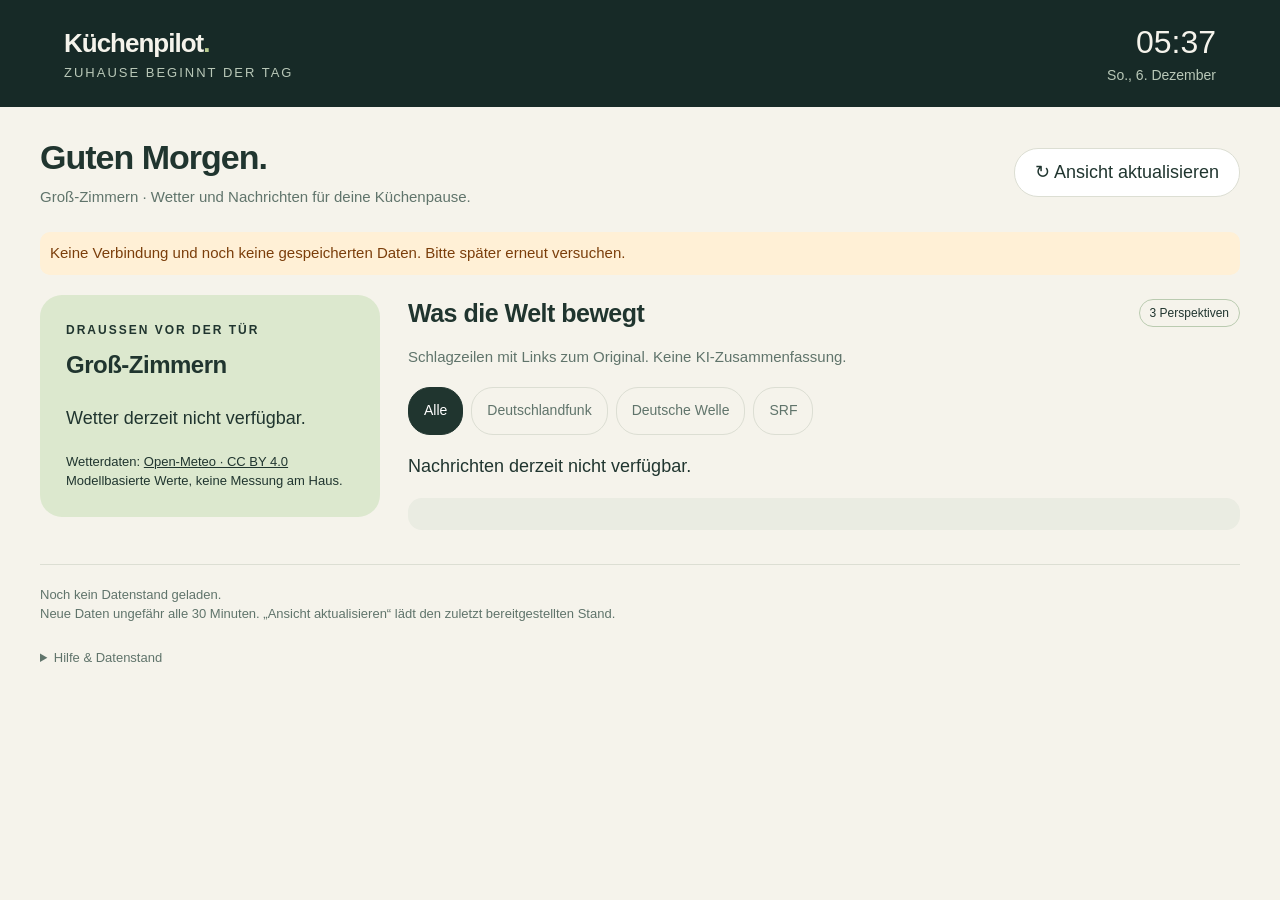
==== index.html @ 674ce20a "Neue Küchenpilot-Grundlage mit Wetter und drei Nachrichtenquellen" ====
<!doctype html>
<html lang="de">
<head>
<meta charset="utf-8"><meta name="viewport" content="width=device-width,initial-scale=1">
<meta name="theme-color" content="#172a27"><meta name="apple-mobile-web-app-capable" content="yes">
<meta name="apple-mobile-web-app-title" content="Küchenpilot">
<title>Küchenpilot · Dein Tag im Blick</title>
<style>
:root{color-scheme:light;--ink:#20352f;--muted:#60746b;--paper:#f5f3eb;--line:#dcded3;--green:#315f49}
*{box-sizing:border-box}body{margin:0;background:var(--paper);color:var(--ink);font:18px/1.5 -apple-system,BlinkMacSystemFont,"Segoe UI",sans-serif}button,a{-webkit-tap-highlight-color:transparent}button{font:inherit;cursor:pointer;min-height:48px}button:focus,a:focus{outline:3px solid #b67721;outline-offset:4px}a{color:inherit}header{background:#172a27;color:#f5f3eb;padding:24px 5vw;display:flex;align-items:center;justify-content:space-between}header strong{font-size:26px;letter-spacing:-1px}header small{display:block;color:#b9c8b8;font-size:13px;letter-spacing:2px;text-transform:uppercase}.clock{font-size:32px;font-variant-numeric:tabular-nums;text-align:right;line-height:1.15}.clock small{letter-spacing:0;font-size:14px;margin-top:6px;text-transform:none}main{max-width:1320px;margin:auto;padding:30px 5vw 48px}.intro{display:flex;justify-content:space-between;align-items:center;margin-bottom:24px;gap:18px}h1{font-size:34px;line-height:1.2;margin:0 0 8px;letter-spacing:-1px}p{margin:0}.muted{color:var(--muted);font-size:15px}.refresh{border:1px solid var(--line);border-radius:24px;padding:10px 20px;background:#fff;color:var(--ink);white-space:nowrap}.refresh:disabled{opacity:.6}.layout{display:grid;grid-template-columns:300px minmax(0,1fr);gap:28px}.weather{background:#dce8ce;border-radius:22px;padding:26px;align-self:start}.eyebrow{font-size:12px;letter-spacing:2px;text-transform:uppercase;font-weight:700}.place{font-size:24px;margin:8px 0 22px}.temp{font-size:76px;letter-spacing:-5px;line-height:1.1}.condition{font-size:21px;margin:8px 0}.weather-details{border-top:1px solid #bacbb0;margin-top:20px;padding-top:16px;font-size:16px}.weather-details p{margin:7px 0}.forecast{margin-top:20px}.forecast-row{display:flex;justify-content:space-between;border-top:1px solid #bacbb0;padding:12px 0;font-size:15px}.status{font-size:13px;margin-top:14px;line-height:1.5}.warn{color:#7b3e0b;background:#fff0d6;border-radius:10px;padding:10px}.status a{display:inline-block;margin-top:6px}.news-head{display:flex;align-items:center;justify-content:space-between;margin-bottom:14px}h2{font-size:25px;margin:0;letter-spacing:-.5px}.tag{font-size:12px;border:1px solid #bacbb0;border-radius:20px;padding:4px 10px}.filters{display:flex;flex-wrap:wrap;gap:8px;margin:18px 0}.filter{background:transparent;color:var(--muted);border:1px solid var(--line);border-radius:22px;padding:6px 15px;font-size:14px}.filter[aria-pressed=true]{background:var(--ink);color:white;border-color:var(--ink)}.article{padding:19px 0;border-top:1px solid var(--line);display:flex;gap:18px}.number{font:italic 24px Georgia,serif;color:#8b9988;min-width:25px}.article a{font-size:20px;line-height:1.35;text-decoration:none;display:block}.article a:hover{text-decoration:underline}.meta{font-size:12px;color:var(--muted);margin-bottom:7px}.source-name{font-weight:700;text-transform:uppercase;letter-spacing:1px}.article .warn{margin-top:8px;font-size:13px}.source-status{font-size:14px;background:#eaece2;padding:16px 20px;border-radius:14px;margin-top:18px}.source-status div{padding:5px 0}footer{margin-top:34px;padding-top:20px;border-top:1px solid var(--line);font-size:13px;color:var(--muted)}footer a{margin-right:16px}.notice{margin:0 0 20px;font-size:15px}.empty{padding:24px 0}.support{margin-top:14px}.support summary{cursor:pointer;min-height:44px;padding:10px 0}.support p{margin-bottom:10px}.support a{display:inline-block;min-height:44px;padding:9px 0}noscript{display:block;padding:20px;background:#fff0d6}
@media(min-width:1200px){main{padding-left:40px;padding-right:40px}.layout{grid-template-columns:340px minmax(0,1fr)}.temp{font-size:88px}}
@media(max-width:760px){header{padding:20px 6vw}header strong{font-size:23px}.clock{font-size:26px}main{padding:24px 6vw}.layout{grid-template-columns:1fr}.intro{align-items:flex-start;flex-wrap:wrap}h1{font-size:30px}.weather{padding:24px}.place{margin-bottom:12px}.temp{font-size:68px}.article a{font-size:19px}}
</style>
</head>
<body>
<header><div><strong>Küchenpilot<span style="color:#bacd91">.</span></strong><small>Zuhause beginnt der Tag</small></div><div class="clock"><span id="clock">--:--</span><small id="date"></small></div></header>
<main>
<div class="intro"><div><h1 id="greeting">Dein Tag im Blick.</h1><p class="muted">Groß-Zimmern · Wetter und Nachrichten für deine Küchenpause.</p></div><button class="refresh" id="refresh">↻ Ansicht aktualisieren</button></div>
<noscript>Bitte aktiviere JavaScript in Safari, um Wetter und Nachrichten anzuzeigen.</noscript>
<p id="connection" class="notice" role="status" aria-live="polite">Daten werden geladen …</p>
<div class="layout">
<aside class="weather" aria-label="Wetter Groß-Zimmern"><div class="eyebrow">Draußen vor der Tür</div><h2 class="place">Groß-Zimmern</h2><div id="weather-content"><div class="temp">—°</div><p>Wetter wird geladen …</p></div><div id="weather-status" class="status"></div><div class="status">Wetterdaten: <a href="https://open-meteo.com/" target="_blank" rel="noopener noreferrer">Open-Meteo · CC BY 4.0</a><br>Modellbasierte Werte, keine Messung am Haus.</div></aside>
<section aria-labelledby="news-title"><div class="news-head"><h2 id="news-title">Was die Welt bewegt</h2><span class="tag">3 Perspektiven</span></div><p class="muted">Schlagzeilen mit Links zum Original. Keine KI-Zusammenfassung.</p><div class="filters" aria-label="Nachrichtenquelle"><button class="filter" data-source="all" aria-pressed="true">Alle</button><button class="filter" data-source="dlf" aria-pressed="false">Deutschlandfunk</button><button class="filter" data-source="dw" aria-pressed="false">Deutsche Welle</button><button class="filter" data-source="srf" aria-pressed="false">SRF</button></div><div id="news"><p class="empty">Nachrichten werden geladen …</p></div><div class="source-status" id="sources" aria-label="Abrufstatus der Quellen"></div></section>
</div>
<footer><p id="generated">Noch kein Datenstand geladen.</p><p>Neue Daten ungefähr alle 30 Minuten. „Ansicht aktualisieren“ lädt den zuletzt bereitgestellten Stand.</p><details class="support"><summary>Hilfe &amp; Datenstand</summary><p>Bei Verbindungsproblemen bleiben die zuletzt geladenen Daten sichtbar. Gelbe Hinweise kennzeichnen fehlende oder veraltete Daten.</p><p>GitHub kann geplante Abrufe verzögern und nach 60 Tagen ohne Repository-Aktivität deaktivieren. Der Eigentümer kann den Abruf unter Actions manuell starten oder wieder aktivieren.</p><a href="https://github.com/baumartens/kuechenpilot/actions" target="_blank" rel="noopener noreferrer">Automatische Abrufe auf GitHub</a><a href="https://github.com/baumartens/kuechenpilot" target="_blank" rel="noopener noreferrer">Projekt &amp; Quellcode</a><p>Neue Grundlage: Müllkalender, Radio und Rezepte sind noch nicht integriert. Auf dem iPad 5 ist ein Gerätetest erforderlich.</p></details></footer>
</main>
<script>
(function(){
'use strict';
var data=null, selected='all', loading=false, names={dlf:'Deutschlandfunk',dw:'Deutsche Welle',srf:'SRF International'};
function el(id){return document.getElementById(id);}
function text(id,value){el(id).textContent=value;}
function node(tag,value,cls){var n=document.createElement(tag);if(value!==undefined)n.textContent=value;if(cls)n.className=cls;return n;}
function date(value){if(!value)return 'noch kein erfolgreicher Abruf';var d=new Date(value);return isNaN(d.getTime())?'unbekannter Zeitpunkt':d.toLocaleString('de-DE',{timeZone:'Europe/Berlin',day:'2-digit',month:'2-digit',hour:'2-digit',minute:'2-digit'});}
function age(value){return value?(Date.now()-new Date(value).getTime())/3600000:Infinity;}
function stale(entry){return !entry||!entry.ok||age(entry.fetchedAt)>2;}
function condition(code){if(code===0)return 'Klarer Himmel';if(code<=3)return ['','Überwiegend klar','Teilweise bewölkt','Bedeckt'][code];if(code<=48)return 'Nebel';if(code<=57)return 'Nieselregen';if(code<=67)return 'Regen';if(code<=77)return 'Schnee';if(code<=82)return 'Regenschauer';if(code<=86)return 'Schneeschauer';return 'Gewitter';}
function degrees(n){return typeof n==='number'?Math.round(n)+'°':'—';}
function renderWeather(){var w=data.weather||{}, box=el('weather-content');box.textContent='';if(w.value&&w.value.current){var c=w.value.current;box.appendChild(node('div',degrees(c.temperature_2m),'temp'));box.appendChild(node('p',condition(c.weather_code),'condition'));var details=node('div',undefined,'weather-details');details.appendChild(node('p','Gefühlt '+degrees(c.apparent_temperature)));details.appendChild(node('p','Wind '+Math.round(c.wind_speed_10m)+' km/h'));box.appendChild(details);var daily=w.value.daily;if(daily&&daily.time){var forecast=node('div',undefined,'forecast');for(var i=0;i<daily.time.length;i++){var row=node('div',undefined,'forecast-row');row.appendChild(node('span',new Date(daily.time[i]*1000).toLocaleDateString('de-DE',{timeZone:'Europe/Berlin',weekday:'short',day:'2-digit',month:'2-digit'})));row.appendChild(node('span',degrees(daily.temperature_2m_min[i])+' / '+degrees(daily.temperature_2m_max[i])+' · '+(daily.precipitation_probability_max[i]===null?'—':daily.precipitation_probability_max[i]+' %')));forecast.appendChild(row);}box.appendChild(forecast);box.appendChild(node('p','Tiefst- / Höchstwert · Regenwahrscheinlichkeit','muted'));}var outdated=stale(w)||age(new Date(c.time*1000).toISOString())>3;text('weather-status',(outdated?'Achtung: Wetterdaten sind veraltet oder der letzte Abruf ist fehlgeschlagen. ':'')+'Wetterzeitpunkt: '+date(c.time*1000)+' · abgerufen: '+date(w.fetchedAt));el('weather-status').className='status'+(outdated?' warn':'');}else{box.appendChild(node('div','—°','temp'));box.appendChild(node('p','Noch keine Wetterdaten verfügbar.'));text('weather-status','Der nächste automatische Abruf versucht es erneut.');el('weather-status').className='status warn';}}
function renderNews(){var list=[], keys=['dlf','dw','srf'], i,j;el('sources').textContent='';for(i=0;i<keys.length;i++){var key=keys[i], entry=data[key]||{}, status=node('div',names[key]+': '+(stale(entry)?'Abruf fehlt, ist veraltet oder fehlgeschlagen. ':'Abruf erfolgreich. ')+'Stand '+date(entry.fetchedAt));if(stale(entry))status.className='warn';el('sources').appendChild(status);}for(j=0;j<8;j++){for(i=0;i<keys.length;i++){var k=keys[i], e=data[k]||{};if((selected==='all'||selected===k)&&e.value&&e.value[j])list.push({item:e.value[j],key:k,entry:e});}}var box=el('news');box.textContent='';if(!list.length){box.appendChild(node('p','Noch keine Meldungen verfügbar. Der nächste automatische Abruf versucht es erneut.','empty'));return;}var limit=selected==='all'?12:8;for(i=0;i<Math.min(list.length,limit);i++){var item=list[i].item, article=node('article',undefined,'article'), body=node('div'), meta=node('div',undefined,'meta');article.appendChild(node('span',('0'+(i+1)).slice(-2),'number'));meta.appendChild(node('span',names[list[i].key],'source-name'));meta.appendChild(document.createTextNode(' · '+(item.publishedAt?date(item.publishedAt):'Zeit nicht angegeben')));body.appendChild(meta);var link=node('a',item.title);if(/^https:\/\//i.test(item.url)){link.href=item.url;link.target='_blank';link.rel='noopener noreferrer';}body.appendChild(link);if(stale(list[i].entry))body.appendChild(node('p','Letzter verfügbarer Stand · Quelle derzeit nicht aktuell','warn'));article.appendChild(body);box.appendChild(article);}}
function render(){if(!data)return;renderWeather();renderNews();text('generated','Bereitgestellt: '+date(data.generatedAt)+' Uhr (Berlin).');}
function load(){if(loading)return;loading=true;el('refresh').disabled=true;text('connection','Datenstand wird geladen …');var request=new XMLHttpRequest();request.open('GET','data.json?t='+Date.now(),true);request.timeout=15000;function fail(){loading=false;el('refresh').disabled=false;text('connection',data?'Verbindung fehlgeschlagen. Letzter gespeicherter Stand wird angezeigt.':'Keine Verbindung und noch keine gespeicherten Daten. Bitte später erneut versuchen.');el('connection').className='notice warn';if(!data){text('weather-content','Wetter derzeit nicht verfügbar.');text('news','Nachrichten derzeit nicht verfügbar.');}render();}request.onload=function(){if(request.status!==200){fail();return;}try{var next=JSON.parse(request.responseText);if(next.schema!==1||!next.generatedAt)throw new Error('schema');data=next;try{localStorage.setItem('kuechenpilot-v1',JSON.stringify(data));}catch(ignore){}render();loading=false;el('refresh').disabled=false;text('connection',age(data.generatedAt)>2?'Der bereitgestellte Datenstand ist älter als zwei Stunden. Siehe Abrufstatus unten.':'Ansicht geladen · Datenstand '+date(data.generatedAt)+' Uhr');el('connection').className='notice'+(age(data.generatedAt)>2?' warn':' muted');}catch(error){fail();}};request.onerror=fail;request.ontimeout=fail;request.send();}
function tick(){var now=new Date();text('clock',now.toLocaleTimeString('de-DE',{timeZone:'Europe/Berlin',hour:'2-digit',minute:'2-digit'}));text('date',now.toLocaleDateString('de-DE',{timeZone:'Europe/Berlin',weekday:'short',day:'numeric',month:'long'}));var hour=Number(now.toLocaleTimeString('en-GB',{timeZone:'Europe/Berlin',hour:'2-digit',hour12:false}));text('greeting',hour<11?'Guten Morgen.':hour<18?'Eine gute Pause.':'Guten Abend.');}
var buttons=document.querySelectorAll('.filter');for(var i=0;i<buttons.length;i++){buttons[i].addEventListener('click',function(){selected=this.getAttribute('data-source');for(var j=0;j<buttons.length;j++)buttons[j].setAttribute('aria-pressed',buttons[j]===this?'true':'false');if(data)renderNews();});}
el('refresh').addEventListener('click',load);document.addEventListener('visibilitychange',function(){if(!document.hidden){tick();load();}});window.addEventListener('online',load);
try{var stored=JSON.parse(localStorage.getItem('kuechenpilot-v1'));if(stored&&stored.schema===1){data=stored;render();}}catch(ignore){}
tick();load();setInterval(tick,30000);setInterval(function(){render();},60000);setInterval(function(){if(!document.hidden)load();},300000);
})();
</script>
</body></html>
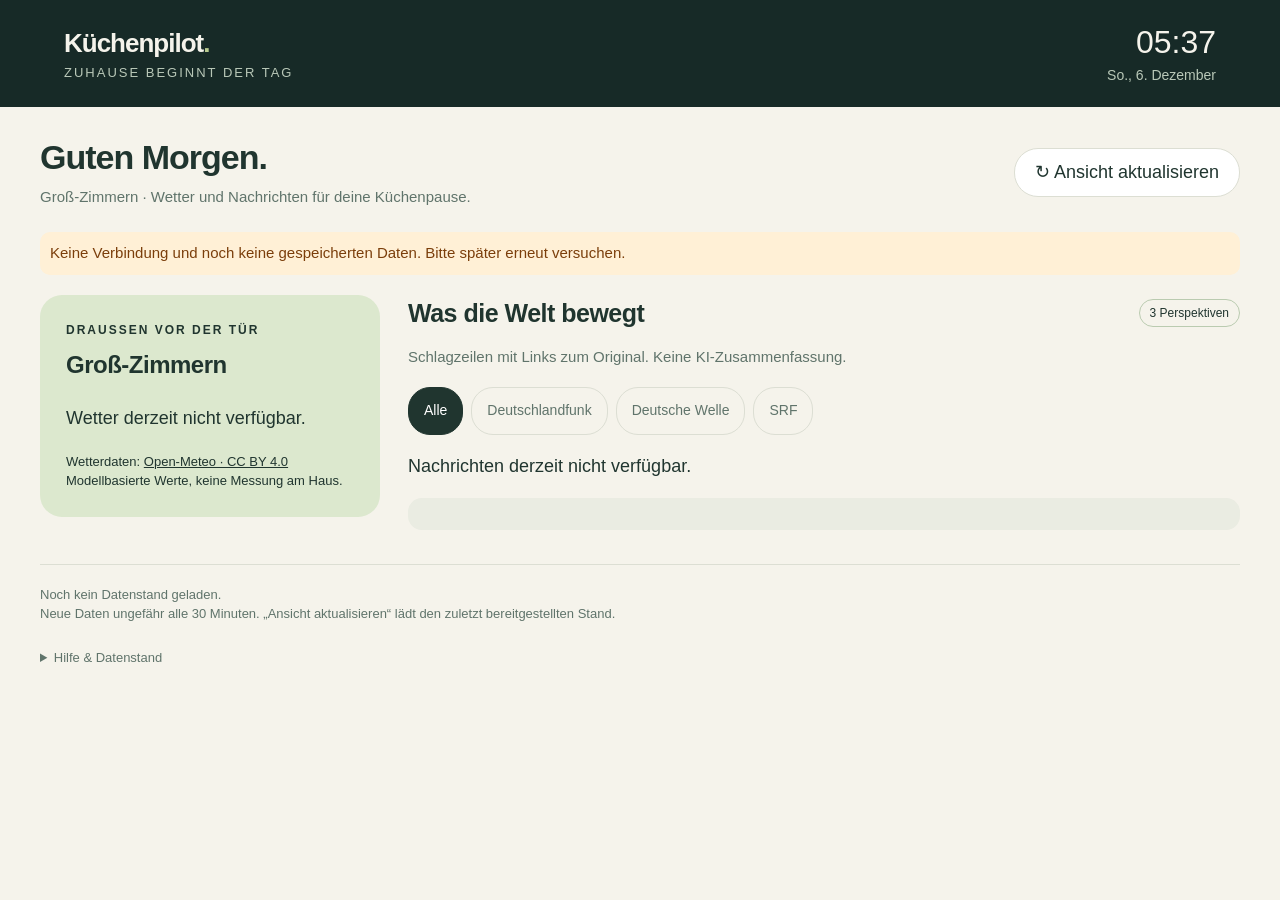
==== commit b02c6c76: "Nachrichtenanzeige auf maximal drei Meldungen begrenzen" ====
--- a/index.html
+++ b/index.html
@@ -37,7 +37,7 @@
 function condition(code){if(code===0)return 'Klarer Himmel';if(code<=3)return ['','Überwiegend klar','Teilweise bewölkt','Bedeckt'][code];if(code<=48)return 'Nebel';if(code<=57)return 'Nieselregen';if(code<=67)return 'Regen';if(code<=77)return 'Schnee';if(code<=82)return 'Regenschauer';if(code<=86)return 'Schneeschauer';return 'Gewitter';}
 function degrees(n){return typeof n==='number'?Math.round(n)+'°':'—';}
 function renderWeather(){var w=data.weather||{}, box=el('weather-content');box.textContent='';if(w.value&&w.value.current){var c=w.value.current;box.appendChild(node('div',degrees(c.temperature_2m),'temp'));box.appendChild(node('p',condition(c.weather_code),'condition'));var details=node('div',undefined,'weather-details');details.appendChild(node('p','Gefühlt '+degrees(c.apparent_temperature)));details.appendChild(node('p','Wind '+Math.round(c.wind_speed_10m)+' km/h'));box.appendChild(details);var daily=w.value.daily;if(daily&&daily.time){var forecast=node('div',undefined,'forecast');for(var i=0;i<daily.time.length;i++){var row=node('div',undefined,'forecast-row');row.appendChild(node('span',new Date(daily.time[i]*1000).toLocaleDateString('de-DE',{timeZone:'Europe/Berlin',weekday:'short',day:'2-digit',month:'2-digit'})));row.appendChild(node('span',degrees(daily.temperature_2m_min[i])+' / '+degrees(daily.temperature_2m_max[i])+' · '+(daily.precipitation_probability_max[i]===null?'—':daily.precipitation_probability_max[i]+' %')));forecast.appendChild(row);}box.appendChild(forecast);box.appendChild(node('p','Tiefst- / Höchstwert · Regenwahrscheinlichkeit','muted'));}var outdated=stale(w)||age(new Date(c.time*1000).toISOString())>3;text('weather-status',(outdated?'Achtung: Wetterdaten sind veraltet oder der letzte Abruf ist fehlgeschlagen. ':'')+'Wetterzeitpunkt: '+date(c.time*1000)+' · abgerufen: '+date(w.fetchedAt));el('weather-status').className='status'+(outdated?' warn':'');}else{box.appendChild(node('div','—°','temp'));box.appendChild(node('p','Noch keine Wetterdaten verfügbar.'));text('weather-status','Der nächste automatische Abruf versucht es erneut.');el('weather-status').className='status warn';}}
-function renderNews(){var list=[], keys=['dlf','dw','srf'], i,j;el('sources').textContent='';for(i=0;i<keys.length;i++){var key=keys[i], entry=data[key]||{}, status=node('div',names[key]+': '+(stale(entry)?'Abruf fehlt, ist veraltet oder fehlgeschlagen. ':'Abruf erfolgreich. ')+'Stand '+date(entry.fetchedAt));if(stale(entry))status.className='warn';el('sources').appendChild(status);}for(j=0;j<8;j++){for(i=0;i<keys.length;i++){var k=keys[i], e=data[k]||{};if((selected==='all'||selected===k)&&e.value&&e.value[j])list.push({item:e.value[j],key:k,entry:e});}}var box=el('news');box.textContent='';if(!list.length){box.appendChild(node('p','Noch keine Meldungen verfügbar. Der nächste automatische Abruf versucht es erneut.','empty'));return;}var limit=selected==='all'?12:8;for(i=0;i<Math.min(list.length,limit);i++){var item=list[i].item, article=node('article',undefined,'article'), body=node('div'), meta=node('div',undefined,'meta');article.appendChild(node('span',('0'+(i+1)).slice(-2),'number'));meta.appendChild(node('span',names[list[i].key],'source-name'));meta.appendChild(document.createTextNode(' · '+(item.publishedAt?date(item.publishedAt):'Zeit nicht angegeben')));body.appendChild(meta);var link=node('a',item.title);if(/^https:\/\//i.test(item.url)){link.href=item.url;link.target='_blank';link.rel='noopener noreferrer';}body.appendChild(link);if(stale(list[i].entry))body.appendChild(node('p','Letzter verfügbarer Stand · Quelle derzeit nicht aktuell','warn'));article.appendChild(body);box.appendChild(article);}}
+function renderNews(){var list=[], keys=['dlf','dw','srf'], i,j;el('sources').textContent='';for(i=0;i<keys.length;i++){var key=keys[i], entry=data[key]||{}, status=node('div',names[key]+': '+(stale(entry)?'Abruf fehlt, ist veraltet oder fehlgeschlagen. ':'Abruf erfolgreich. ')+'Stand '+date(entry.fetchedAt));if(stale(entry))status.className='warn';el('sources').appendChild(status);}for(j=0;j<8;j++){for(i=0;i<keys.length;i++){var k=keys[i], e=data[k]||{};if((selected==='all'||selected===k)&&e.value&&e.value[j])list.push({item:e.value[j],key:k,entry:e});}}var box=el('news');box.textContent='';if(!list.length){box.appendChild(node('p','Noch keine Meldungen verfügbar. Der nächste automatische Abruf versucht es erneut.','empty'));return;}var limit=3;for(i=0;i<Math.min(list.length,limit);i++){var item=list[i].item, article=node('article',undefined,'article'), body=node('div'), meta=node('div',undefined,'meta');article.appendChild(node('span',('0'+(i+1)).slice(-2),'number'));meta.appendChild(node('span',names[list[i].key],'source-name'));meta.appendChild(document.createTextNode(' · '+(item.publishedAt?date(item.publishedAt):'Zeit nicht angegeben')));body.appendChild(meta);var link=node('a',item.title);if(/^https:\/\//i.test(item.url)){link.href=item.url;link.target='_blank';link.rel='noopener noreferrer';}body.appendChild(link);if(stale(list[i].entry))body.appendChild(node('p','Letzter verfügbarer Stand · Quelle derzeit nicht aktuell','warn'));article.appendChild(body);box.appendChild(article);}}
 function render(){if(!data)return;renderWeather();renderNews();text('generated','Bereitgestellt: '+date(data.generatedAt)+' Uhr (Berlin).');}
 function load(){if(loading)return;loading=true;el('refresh').disabled=true;text('connection','Datenstand wird geladen …');var request=new XMLHttpRequest();request.open('GET','data.json?t='+Date.now(),true);request.timeout=15000;function fail(){loading=false;el('refresh').disabled=false;text('connection',data?'Verbindung fehlgeschlagen. Letzter gespeicherter Stand wird angezeigt.':'Keine Verbindung und noch keine gespeicherten Daten. Bitte später erneut versuchen.');el('connection').className='notice warn';if(!data){text('weather-content','Wetter derzeit nicht verfügbar.');text('news','Nachrichten derzeit nicht verfügbar.');}render();}request.onload=function(){if(request.status!==200){fail();return;}try{var next=JSON.parse(request.responseText);if(next.schema!==1||!next.generatedAt)throw new Error('schema');data=next;try{localStorage.setItem('kuechenpilot-v1',JSON.stringify(data));}catch(ignore){}render();loading=false;el('refresh').disabled=false;text('connection',age(data.generatedAt)>2?'Der bereitgestellte Datenstand ist älter als zwei Stunden. Siehe Abrufstatus unten.':'Ansicht geladen · Datenstand '+date(data.generatedAt)+' Uhr');el('connection').className='notice'+(age(data.generatedAt)>2?' warn':' muted');}catch(error){fail();}};request.onerror=fail;request.ontimeout=fail;request.send();}
 function tick(){var now=new Date();text('clock',now.toLocaleTimeString('de-DE',{timeZone:'Europe/Berlin',hour:'2-digit',minute:'2-digit'}));text('date',now.toLocaleDateString('de-DE',{timeZone:'Europe/Berlin',weekday:'short',day:'numeric',month:'long'}));var hour=Number(now.toLocaleTimeString('en-GB',{timeZone:'Europe/Berlin',hour:'2-digit',hour12:false}));text('greeting',hour<11?'Guten Morgen.':hour<18?'Eine gute Pause.':'Guten Abend.');}
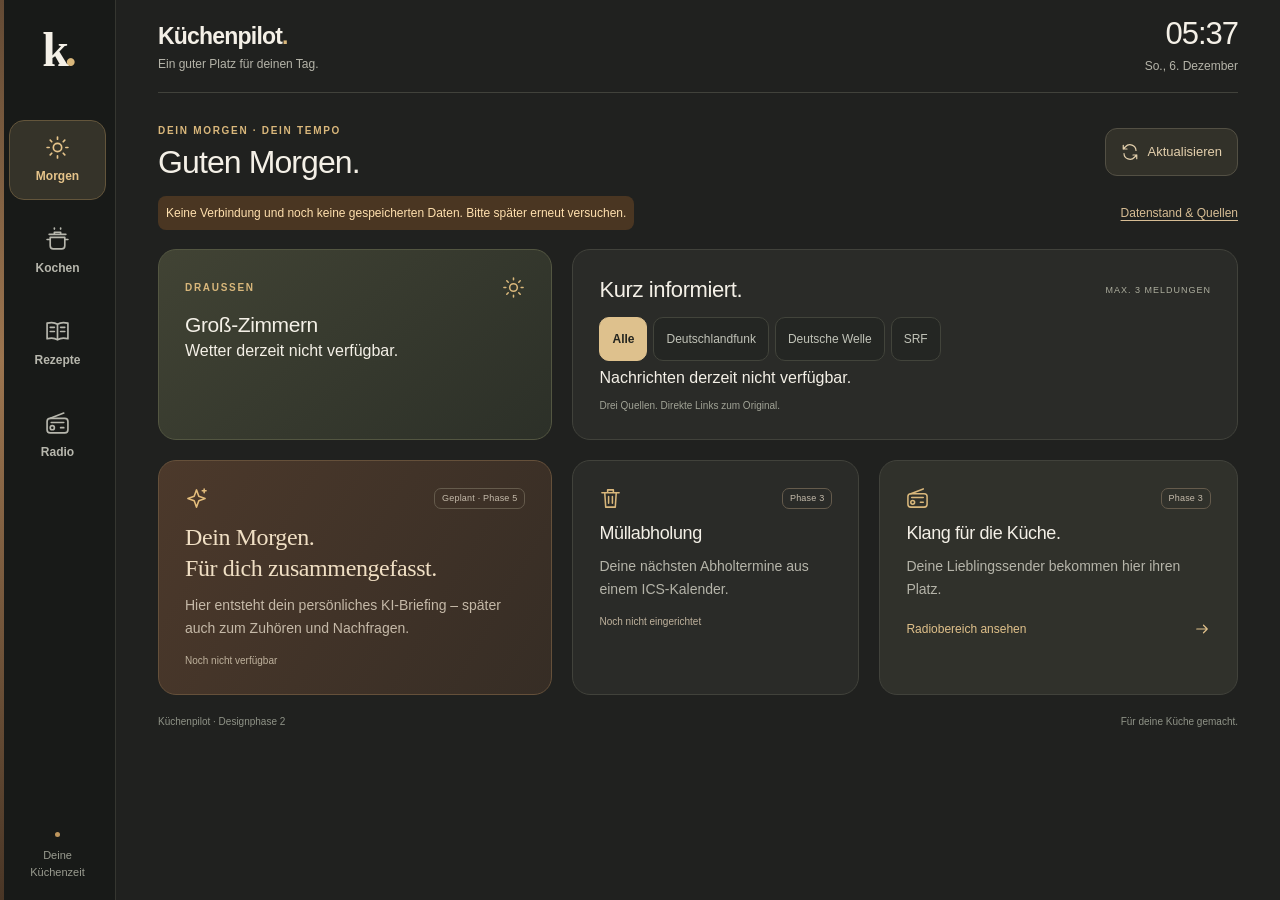
==== commit a90fdd35: "Phase 2: dunkle Tablet-App mit vier Ansichten und vollständiger Roadmap" ====
--- a/index.html
+++ b/index.html
@@ -1,29 +1,84 @@
 <!doctype html>
 <html lang="de">
 <head>
-<meta charset="utf-8"><meta name="viewport" content="width=device-width,initial-scale=1">
-<meta name="theme-color" content="#172a27"><meta name="apple-mobile-web-app-capable" content="yes">
+<meta charset="utf-8">
+<meta name="viewport" content="width=device-width,initial-scale=1,viewport-fit=cover">
+<meta name="theme-color" content="#20211f">
+<meta name="apple-mobile-web-app-capable" content="yes">
+<meta name="apple-mobile-web-app-status-bar-style" content="black-translucent">
 <meta name="apple-mobile-web-app-title" content="Küchenpilot">
-<title>Küchenpilot · Dein Tag im Blick</title>
-<style>
-:root{color-scheme:light;--ink:#20352f;--muted:#60746b;--paper:#f5f3eb;--line:#dcded3;--green:#315f49}
-*{box-sizing:border-box}body{margin:0;background:var(--paper);color:var(--ink);font:18px/1.5 -apple-system,BlinkMacSystemFont,"Segoe UI",sans-serif}button,a{-webkit-tap-highlight-color:transparent}button{font:inherit;cursor:pointer;min-height:48px}button:focus,a:focus{outline:3px solid #b67721;outline-offset:4px}a{color:inherit}header{background:#172a27;color:#f5f3eb;padding:24px 5vw;display:flex;align-items:center;justify-content:space-between}header strong{font-size:26px;letter-spacing:-1px}header small{display:block;color:#b9c8b8;font-size:13px;letter-spacing:2px;text-transform:uppercase}.clock{font-size:32px;font-variant-numeric:tabular-nums;text-align:right;line-height:1.15}.clock small{letter-spacing:0;font-size:14px;margin-top:6px;text-transform:none}main{max-width:1320px;margin:auto;padding:30px 5vw 48px}.intro{display:flex;justify-content:space-between;align-items:center;margin-bottom:24px;gap:18px}h1{font-size:34px;line-height:1.2;margin:0 0 8px;letter-spacing:-1px}p{margin:0}.muted{color:var(--muted);font-size:15px}.refresh{border:1px solid var(--line);border-radius:24px;padding:10px 20px;background:#fff;color:var(--ink);white-space:nowrap}.refresh:disabled{opacity:.6}.layout{display:grid;grid-template-columns:300px minmax(0,1fr);gap:28px}.weather{background:#dce8ce;border-radius:22px;padding:26px;align-self:start}.eyebrow{font-size:12px;letter-spacing:2px;text-transform:uppercase;font-weight:700}.place{font-size:24px;margin:8px 0 22px}.temp{font-size:76px;letter-spacing:-5px;line-height:1.1}.condition{font-size:21px;margin:8px 0}.weather-details{border-top:1px solid #bacbb0;margin-top:20px;padding-top:16px;font-size:16px}.weather-details p{margin:7px 0}.forecast{margin-top:20px}.forecast-row{display:flex;justify-content:space-between;border-top:1px solid #bacbb0;padding:12px 0;font-size:15px}.status{font-size:13px;margin-top:14px;line-height:1.5}.warn{color:#7b3e0b;background:#fff0d6;border-radius:10px;padding:10px}.status a{display:inline-block;margin-top:6px}.news-head{display:flex;align-items:center;justify-content:space-between;margin-bottom:14px}h2{font-size:25px;margin:0;letter-spacing:-.5px}.tag{font-size:12px;border:1px solid #bacbb0;border-radius:20px;padding:4px 10px}.filters{display:flex;flex-wrap:wrap;gap:8px;margin:18px 0}.filter{background:transparent;color:var(--muted);border:1px solid var(--line);border-radius:22px;padding:6px 15px;font-size:14px}.filter[aria-pressed=true]{background:var(--ink);color:white;border-color:var(--ink)}.article{padding:19px 0;border-top:1px solid var(--line);display:flex;gap:18px}.number{font:italic 24px Georgia,serif;color:#8b9988;min-width:25px}.article a{font-size:20px;line-height:1.35;text-decoration:none;display:block}.article a:hover{text-decoration:underline}.meta{font-size:12px;color:var(--muted);margin-bottom:7px}.source-name{font-weight:700;text-transform:uppercase;letter-spacing:1px}.article .warn{margin-top:8px;font-size:13px}.source-status{font-size:14px;background:#eaece2;padding:16px 20px;border-radius:14px;margin-top:18px}.source-status div{padding:5px 0}footer{margin-top:34px;padding-top:20px;border-top:1px solid var(--line);font-size:13px;color:var(--muted)}footer a{margin-right:16px}.notice{margin:0 0 20px;font-size:15px}.empty{padding:24px 0}.support{margin-top:14px}.support summary{cursor:pointer;min-height:44px;padding:10px 0}.support p{margin-bottom:10px}.support a{display:inline-block;min-height:44px;padding:9px 0}noscript{display:block;padding:20px;background:#fff0d6}
-@media(min-width:1200px){main{padding-left:40px;padding-right:40px}.layout{grid-template-columns:340px minmax(0,1fr)}.temp{font-size:88px}}
-@media(max-width:760px){header{padding:20px 6vw}header strong{font-size:23px}.clock{font-size:26px}main{padding:24px 6vw}.layout{grid-template-columns:1fr}.intro{align-items:flex-start;flex-wrap:wrap}h1{font-size:30px}.weather{padding:24px}.place{margin-bottom:12px}.temp{font-size:68px}.article a{font-size:19px}}
+<title>Küchenpilot · Morgen</title>
+<style>:root{color-scheme:dark;--bg:#20211f;--surface:#2a2b28;--surface2:#30312d;--text:#f4f0e7;--muted:#b5b4a9;--gold:#d9b77b;--line:#41423b;--rail:100px}
+*{box-sizing:border-box}html,body{margin:0;height:100%;background:var(--bg);color:var(--text);font:16px/1.5 -apple-system,BlinkMacSystemFont,"Segoe UI",sans-serif}body{overflow:hidden}button,a{-webkit-tap-highlight-color:transparent;touch-action:manipulation}button{font:inherit;cursor:pointer}a{color:inherit}button:focus-visible,a:focus-visible,summary:focus-visible{outline:3px solid var(--gold);outline-offset:4px}button:disabled{cursor:wait;opacity:.6}[hidden]{display:none!important}.symbols{position:absolute;width:0;height:0;overflow:hidden}.icon{width:24px;height:24px;fill:none;stroke:currentColor;stroke-width:1.6;stroke-linecap:round;stroke-linejoin:round;flex-shrink:0}.skip{position:fixed;top:-80px;left:120px;z-index:10;background:var(--gold);color:#222;padding:12px}.skip:focus{top:10px}.app{display:flex;height:100%;height:100dvh;padding-top:env(safe-area-inset-top);padding-bottom:env(safe-area-inset-bottom)}.rail{width:var(--rail);flex-shrink:0;background:#181a18;border-right:1px solid #353630;display:flex;align-items:center;flex-direction:column;padding:26px 9px 20px;position:relative}.rail:after{content:"";position:absolute;left:0;top:0;bottom:0;width:4px;background:linear-gradient(180deg,#634a34,#9c754f 40%,#493626)}.brand{text-decoration:none;font:600 48px/1 Georgia,serif;letter-spacing:-4px}.brand span{color:var(--gold)}.navigation{display:flex;flex-direction:column;gap:12px;width:100%;margin-top:46px}.nav-item{display:flex;align-items:center;justify-content:center;flex-direction:column;min-height:80px;gap:7px;color:#b7b7ad;text-decoration:none;border:1px solid transparent;border-radius:15px;font-size:12px;font-weight:600}.nav-item .icon{width:25px;height:25px}.nav-item[aria-current=page]{background:#353329;border-color:#63553b;color:#e6c48a}.nav-item:hover{background:#30312b}.rail-foot{margin-top:auto;color:#9a9c90;font-size:11px;text-align:center;line-height:1.5}.rail-dot{display:block;margin:0 auto 10px;height:5px;width:5px;border-radius:50%;background:#be965d}.workspace{display:flex;flex-direction:column;min-width:0;flex:1}.topbar{height:93px;flex-shrink:0;display:flex;align-items:center;justify-content:space-between;margin:0 30px;border-bottom:1px solid var(--line)}.wordmark{font-size:23px;letter-spacing:-.8px;font-weight:650}.wordmark span{color:var(--gold)}.top-caption{margin:1px 0 0;color:var(--muted);font-size:12px}.time{display:flex;flex-direction:column;text-align:right}.time #clock{font-size:31px;font-weight:300;line-height:1.1;font-variant-numeric:tabular-nums;letter-spacing:-1px}.time #date{font-size:12px;color:var(--muted);margin-top:6px}main{flex:1;min-height:0;overflow:auto;-webkit-overflow-scrolling:touch;overscroll-behavior:contain;padding:25px 30px 16px;scroll-behavior:auto}h1,h2,h3,p{margin:0}h1{font-size:32px;line-height:1.2;font-weight:500;letter-spacing:-.9px;margin-top:5px}h2{font-size:22px;line-height:1.3;font-weight:500;letter-spacing:-.4px}h3{font-weight:500;font-size:20px}.eyebrow{font-size:10px;font-weight:650;letter-spacing:1.7px;color:var(--gold)}.view-heading{display:flex;justify-content:space-between;align-items:center;gap:16px;margin-bottom:10px}.refresh{display:flex;gap:9px;align-items:center;justify-content:center;border:1px solid #535044;color:#e4d0ad;background:#323129;border-radius:12px;min-height:48px;padding:10px 15px;font-size:13px}.refresh .icon{width:18px;height:18px}.data-line{display:flex;justify-content:space-between;gap:12px;align-items:center;min-height:43px;margin-bottom:14px}.data-line p{font-size:11px;color:var(--muted)}.text-button{border:0;background:none;color:#d7bd94;text-decoration:underline;text-underline-offset:3px;min-height:44px;padding:8px 0;flex-shrink:0;font-size:11px}.dashboard{display:grid;grid-template-columns:1.2fr .7fr 1.1fr;gap:16px;align-items:stretch}.tile{background:var(--surface);border:1px solid var(--line);border-radius:18px;padding:22px;min-width:0}.tile-heading{display:flex;align-items:center;justify-content:space-between;gap:8px;margin-bottom:12px}.tile-heading>.icon{color:var(--gold);width:23px;height:23px}.weather{grid-column:1;grid-row:1;background:linear-gradient(140deg,#414334,#2c3028);border-color:#535641}.weather h2{font-size:21px}.weather-current{display:flex;justify-content:space-between;align-items:center;margin:17px 0 4px}.temp{font-size:67px;font-weight:250;letter-spacing:-4px;line-height:1}.weather-symbol{width:64px;height:64px;stroke-width:1;color:#e7c78e}.condition{font-size:17px}.weather-details{color:#c0c4b5;font-size:12px;margin:8px 0 17px}.forecast{display:flex;gap:6px;border-top:1px solid #555944;padding-top:14px}.forecast-day{flex:1;min-width:0}.forecast-day span{display:block;font-size:11px;color:#c4c7b8}.forecast-day strong{font-size:15px;font-weight:500;display:block;margin:4px 0}.forecast-day small{font-size:10px;color:#bdc2af}.weather .status{font-size:10px;color:#c2c5b6;margin-top:16px}.headlines{grid-column:2/4;grid-row:1}.small-label{font-size:9px;color:#adae9e;letter-spacing:1px;white-space:nowrap}.filters{display:flex;flex-wrap:wrap;gap:6px;margin-bottom:5px}.filter{min-height:44px;padding:8px 12px;font-size:11px;background:#242623;border:1px solid #42443b;color:#c1c3b8;border-radius:10px}.filter[aria-pressed=true]{background:#dec18d;color:#24251f;border-color:#dec18d;font-weight:650}.article{display:flex;gap:13px;border-bottom:1px solid var(--line);padding:13px 0}.article:last-child{border-bottom:0}.number{font:italic 20px/1.3 Georgia,serif;color:#9c8c6d;min-width:20px;margin-top:3px}.meta{color:#aaa99d;font-size:10px;margin-bottom:5px}.source-name{color:#d0b37f;font-weight:600}.article a{font-size:15px;line-height:1.4;display:block;text-decoration:none;min-height:44px}.article a:hover{text-decoration:underline;text-underline-offset:3px}.news-note{font-size:10px;color:#a1a396;margin-top:8px}.briefing{grid-column:1;background:linear-gradient(120deg,#4c392b,#362d25);border-color:#65503a}.briefing h2{font-size:21px;font-family:Georgia,serif;font-weight:400;line-height:1.3;color:#f0dfc4}.briefing p,.upcoming p,.radio-preview p{font-size:12px;color:#c5b9a8;margin-top:10px;line-height:1.6}.briefing .icon{color:#e4bd7c}.upcoming{grid-column:2}.radio-preview{grid-column:3;background:#30312b}.upcoming h2,.radio-preview h2{font-size:18px}.upcoming p,.radio-preview p{color:var(--muted)}.planned{display:inline-block;color:#c5bbab;border:1px solid #655b4c;border-radius:7px;font-size:9px;letter-spacing:.2px;padding:3px 7px;white-space:nowrap}.quiet-label{font-size:10px;display:block;color:#bfb29d;margin-top:14px}.card-link{display:flex;justify-content:space-between;gap:8px;align-items:center;min-height:44px;color:#e0c18b;text-decoration:none;font-size:12px;margin-top:7px}.card-link .icon{width:18px;height:18px}.app-foot{display:flex;justify-content:space-between;gap:16px;font-size:10px;color:#8f9387;padding-top:19px}.warn{background:#4a3622!important;color:#ffe0ae!important;border-radius:8px;padding:8px!important}.article .warn{font-size:11px;margin-top:8px}.empty{font-size:14px;color:var(--muted);padding:25px 0}.phase-label{border:1px solid #61553f;border-radius:9px;padding:9px 12px;font-size:12px;color:var(--gold);white-space:nowrap}.feature-layout{display:grid;grid-template-columns:1fr 1.25fr;gap:22px;margin-top:28px;min-height:440px}.wood{background:repeating-linear-gradient(91deg,transparent 0px,transparent 27px,#ffffff03 28px,#00000006 30px),linear-gradient(115deg,#513b2b,#30271f);border:1px solid #6b5138;border-radius:20px}.feature-art{display:flex;flex-direction:column;align-items:center;justify-content:center;padding:36px;text-align:center}.hero-icon{width:92px;height:92px;fill:none;stroke:currentColor;stroke-width:.8;stroke-linecap:round;stroke-linejoin:round;color:var(--gold)}.art-caption{font:italic 25px/1.45 Georgia,serif;color:#e2cbaa;margin-top:35px;text-align:center}.feature-copy{padding:34px}.feature-copy h2{font:400 33px/1.2 Georgia,serif;color:#eadbc3;margin:18px 0}.feature-copy>p{font-size:15px;color:var(--muted);line-height:1.7}.feature-list{list-style:none;padding:0;margin:25px 0}.feature-list li{display:flex;gap:16px;padding:15px 0;border-top:1px solid var(--line)}.feature-list li>span{font:italic 21px Georgia,serif;color:#b99d70}.feature-list strong{font-size:15px;font-weight:500}.feature-list p{color:var(--muted);font-size:12px;margin-top:3px}.honest-note{color:#a7a99d!important;font-size:12px!important;border-top:1px solid var(--line);padding-top:16px;margin-top:16px!important}.recipe-empty{text-align:center;margin-top:26px;padding:30px 40px}.book-mark{margin-bottom:18px}.recipe-empty h2{font:32px/1.25 Georgia,serif;margin:18px 0 12px;color:#eadbc3}.recipe-empty>p{max-width:550px;margin-left:auto;margin-right:auto;color:var(--muted);font-size:15px}.recipe-stages{display:grid;grid-template-columns:1fr 1fr;gap:18px;text-align:left;margin:30px auto;max-width:640px}.recipe-stages>div{border:1px solid var(--line);padding:20px;border-radius:12px;background:#252722}.recipe-stages h3{margin:8px 0}.recipe-stages p{font-size:13px;color:var(--muted)}.radio-illustration{display:flex;align-items:center;justify-content:center;flex-direction:column;padding:32px}.radio-body{max-width:270px;width:100%;padding:20px;border-radius:15px;background:#282924;border:2px solid #94754e;box-shadow:8px 12px 0 #1a1b173b}.radio-display{border:1px solid #706247;border-radius:6px;padding:12px;background:#181e18;color:#c9b47e;font-size:10px;letter-spacing:2px;text-align:center}.dial-lines{height:22px;margin:12px 0;background:repeating-linear-gradient(90deg,#aa9260 0,#aa9260 1px,transparent 1px,transparent 10px);position:relative}.dial-lines:after{content:"";position:absolute;left:60%;top:-4px;height:30px;width:2px;background:#f1c689}.radio-bottom{display:flex;align-items:center;justify-content:space-between;margin-top:17px;gap:20px}.speaker{width:70%;height:60px;background:repeating-linear-gradient(0deg,#181a15 0,#181a15 2px,transparent 2px,transparent 6px)}.dial{width:44px;height:44px;border:6px solid #b69c72;border-radius:50%;background:#35352d;flex-shrink:0}.large{width:36px;height:36px;color:var(--gold)}.radio-notice{background:#22241f;border-radius:12px;padding:20px;margin-top:28px}.radio-notice p{font-size:14px;color:var(--muted);margin-top:12px}dialog{width:min(560px,calc(100% - 32px));max-height:85vh;overflow:auto;border:1px solid #6a604b;border-radius:20px;background:#2b2d27;color:var(--text);padding:26px}dialog::backdrop{background:#0009}.dialog-head{display:flex;align-items:center;justify-content:space-between;gap:12px;margin-bottom:22px}.dialog-head h2{font-size:20px}.close-button{min-height:48px;padding:10px 13px;border:1px solid #706044;border-radius:9px;color:var(--gold);background:#35342b;font-size:13px}#generated{font-size:13px;color:#c6c5b8}.source-status{margin:18px 0;display:grid;gap:10px;font-size:13px}.detail-text{font-size:13px;color:#c2c3b7;margin:12px 0}dialog a{color:var(--gold)}dialog summary{min-height:48px;padding:12px 0;cursor:pointer;font-size:14px}dialog details p{margin:12px 0;font-size:13px;color:#c2c3b7}dialog details a{display:inline-block;min-height:44px;padding:10px 0;font-size:13px}noscript{display:block;padding:16px;background:#4a3622;color:#ffe0ae}
+@media(min-width:1250px){:root{--rail:116px}.topbar{margin:0 42px}main{padding:30px 42px 22px}.dashboard{grid-template-columns:1.1fr .8fr 1fr;gap:20px}.tile{padding:26px}.article a{font-size:17px}.article{padding:16px 0}.briefing h2{font-size:24px}.briefing p,.upcoming p,.radio-preview p{font-size:14px}.filter{font-size:12px}.data-line p,.text-button{font-size:12px}}
+@media(max-width:900px){:root{--rail:86px}.rail{padding-left:6px;padding-right:6px}.topbar{margin:0 22px}main{padding:22px}.dashboard{grid-template-columns:1fr 1fr}.weather{grid-column:1;grid-row:1}.headlines{grid-column:2;grid-row:1/3}.briefing{grid-column:1;grid-row:2}.upcoming{grid-column:1;grid-row:3}.radio-preview{grid-column:2;grid-row:3}.small-label{display:none}.tile{padding:18px}.tile-heading h2{font-size:20px}.article a{font-size:15px}.article{padding:18px 0}.filters{gap:6px}.filter{padding:8px 11px}.feature-layout{grid-template-columns:1fr;gap:16px}.feature-art{min-height:230px}.hero-icon{width:76px;height:76px}.art-caption{font-size:23px;margin-top:18px}.radio-illustration{min-height:320px}.feature-copy{padding:28px}.recipe-empty{padding:28px 24px}.recipe-stages{gap:12px}.view-heading{align-items:flex-start}h1{font-size:29px}.phase-label{font-size:10px}.data-line{align-items:flex-start}.text-button{padding-top:0;min-height:36px}.data-line p{padding-top:3px}}
+@media(max-width:600px){body{overflow:hidden}.app{display:block;padding-bottom:0}.rail{position:fixed;bottom:0;left:0;right:0;width:auto;height:calc(74px + env(safe-area-inset-bottom));padding:5px 10px calc(5px + env(safe-area-inset-bottom));border:0;border-top:1px solid var(--line);z-index:3}.rail:after,.brand,.rail-foot{display:none}.navigation{flex-direction:row;margin:0;gap:6px}.nav-item{min-height:62px;flex:1;font-size:10px;border-radius:12px;gap:4px}.nav-item .icon{width:22px;height:22px}.workspace{height:100%;padding-bottom:calc(74px + env(safe-area-inset-bottom))}.topbar{height:76px;margin:0 18px}.wordmark{font-size:21px}.top-caption{font-size:10px}.time #clock{font-size:26px}.time #date{font-size:10px}main{padding:20px 16px}.view-heading{flex-wrap:wrap;gap:12px}.view-heading h1{font-size:28px}.eyebrow{font-size:9px;letter-spacing:1.2px}.refresh{min-height:46px;padding:10px;font-size:12px}.data-line{flex-direction:column;gap:0;margin-bottom:12px}.text-button{min-height:44px;padding:8px 0}.dashboard{grid-template-columns:1fr}.weather,.headlines,.briefing,.upcoming,.radio-preview{grid-column:1;grid-row:auto}.weather-current{margin:12px 0}.headlines .small-label{display:block}.recipe-stages{grid-template-columns:1fr}.recipe-empty{padding:24px 20px}.recipe-empty h2{font-size:27px}.feature-copy h2{font-size:29px}.app-foot{font-size:9px}.app-foot span:last-child{display:none}.dialog-head{align-items:flex-start}}
+@media(prefers-reduced-motion:reduce){*{scroll-behavior:auto!important}}
+
+@media(min-width:901px) and (max-width:1199px){
+ .topbar{height:78px;margin:0 24px}main{padding:18px 24px 12px}.view-heading{margin-bottom:0}h1{font-size:30px}.data-line{margin-bottom:8px}.tile{padding:18px}.tile-heading{margin-bottom:8px}.article{padding:9px 0}.meta{margin-bottom:4px}.news-note{display:none}.briefing,.upcoming,.radio-preview{padding:16px}.briefing h2{font-size:19px}.briefing p,.upcoming p,.radio-preview p{font-size:11px;margin-top:8px}.quiet-label{margin-top:8px}.weather-current{margin-top:12px}.weather-details{margin-bottom:12px}.forecast{padding-top:11px}.weather .status{margin-top:12px}
+}
 </style>
 </head>
 <body>
-<header><div><strong>Küchenpilot<span style="color:#bacd91">.</span></strong><small>Zuhause beginnt der Tag</small></div><div class="clock"><span id="clock">--:--</span><small id="date"></small></div></header>
-<main>
-<div class="intro"><div><h1 id="greeting">Dein Tag im Blick.</h1><p class="muted">Groß-Zimmern · Wetter und Nachrichten für deine Küchenpause.</p></div><button class="refresh" id="refresh">↻ Ansicht aktualisieren</button></div>
-<noscript>Bitte aktiviere JavaScript in Safari, um Wetter und Nachrichten anzuzeigen.</noscript>
-<p id="connection" class="notice" role="status" aria-live="polite">Daten werden geladen …</p>
-<div class="layout">
-<aside class="weather" aria-label="Wetter Groß-Zimmern"><div class="eyebrow">Draußen vor der Tür</div><h2 class="place">Groß-Zimmern</h2><div id="weather-content"><div class="temp">—°</div><p>Wetter wird geladen …</p></div><div id="weather-status" class="status"></div><div class="status">Wetterdaten: <a href="https://open-meteo.com/" target="_blank" rel="noopener noreferrer">Open-Meteo · CC BY 4.0</a><br>Modellbasierte Werte, keine Messung am Haus.</div></aside>
-<section aria-labelledby="news-title"><div class="news-head"><h2 id="news-title">Was die Welt bewegt</h2><span class="tag">3 Perspektiven</span></div><p class="muted">Schlagzeilen mit Links zum Original. Keine KI-Zusammenfassung.</p><div class="filters" aria-label="Nachrichtenquelle"><button class="filter" data-source="all" aria-pressed="true">Alle</button><button class="filter" data-source="dlf" aria-pressed="false">Deutschlandfunk</button><button class="filter" data-source="dw" aria-pressed="false">Deutsche Welle</button><button class="filter" data-source="srf" aria-pressed="false">SRF</button></div><div id="news"><p class="empty">Nachrichten werden geladen …</p></div><div class="source-status" id="sources" aria-label="Abrufstatus der Quellen"></div></section>
+<svg class="symbols" xmlns="http://www.w3.org/2000/svg" aria-hidden="true"><defs>
+<symbol id="i-sun" viewBox="0 0 24 24"><circle cx="12" cy="12" r="4"/><path d="M12 2v2m0 16v2M2 12h2m16 0h2M5 5l1.5 1.5m11 11L19 19M5 19l1.5-1.5m11-11L19 5"/></symbol>
+<symbol id="i-pot" viewBox="0 0 24 24"><path d="M5 10h14v8a3 3 0 0 1-3 3H8a3 3 0 0 1-3-3zm-3 2h3m14 0h3M4 7h16M9 7V5h6v2M9 2V1m6 1V1"/></symbol>
+<symbol id="i-book" viewBox="0 0 24 24"><path d="M12 5c-3-2-6-2-10-1v15c4-1 7-1 10 1 3-2 6-2 10-1V4c-4-1-7-1-10 1v15M5 8h4m6 0h4M5 12h4m6 0h4"/></symbol>
+<symbol id="i-radio" viewBox="0 0 24 24"><rect x="2" y="7" width="20" height="14" rx="3"/><path d="m5 7 13-5M6 11h12m-3 5h3"/><circle cx="7" cy="16" r="2"/></symbol>
+<symbol id="i-bin" viewBox="0 0 24 24"><path d="M3 6h18M9 6V3h6v3M6 6l1 15h10l1-15M10 10v7m4-7v7"/></symbol>
+<symbol id="i-spark" viewBox="0 0 24 24"><path d="m12 3 2.4 6.6L21 12l-6.6 2.4L12 21l-2.4-6.6L3 12l6.6-2.4zM20 2v4m-2-2h4"/></symbol>
+<symbol id="i-refresh" viewBox="0 0 24 24"><path d="M20 10a8 8 0 0 0-14-5L3 8m0-5v5h5M4 14a8 8 0 0 0 14 5l3-3m0 5v-5h-5"/></symbol>
+<symbol id="i-arrow" viewBox="0 0 24 24"><path d="M5 12h14m-5-5 5 5-5 5"/></symbol>
+<symbol id="i-cloud" viewBox="0 0 24 24"><path d="M7 18a5 5 0 1 1 1-10 6 6 0 0 1 11 3 3.5 3.5 0 0 1-1 7z"/></symbol>
+<symbol id="i-rain" viewBox="0 0 24 24"><path d="M6 15a4 4 0 1 1 1-8 5 5 0 0 1 10 2 3 3 0 0 1 1 6M7 18l-1 3m6-3-1 3m6-3-1 3"/></symbol>
+<symbol id="i-snow" viewBox="0 0 24 24"><path d="M12 2v20M3.3 7l17.4 10M3.3 17 20.7 7M9 4l3 3 3-3M9 20l3-3 3 3M4 10l4-1-1-4m10 14-1-4 4-1M4 14l4 1-1 4m10-14-1 4 4 1"/></symbol>
+<symbol id="i-clock" viewBox="0 0 24 24"><circle cx="12" cy="12" r="9"/><path d="M12 7v5l3 2"/></symbol>
+</defs></svg>
+<a class="skip" href="#content">Zum Inhalt</a>
+<div class="app">
+<aside class="rail" aria-label="App-Navigation">
+<a class="brand" href="#morgen" aria-label="Küchenpilot · Morgen">k<span>.</span></a>
+<nav class="navigation" aria-label="Hauptnavigation">
+<a href="#morgen" class="nav-item" aria-current="page" data-view="morgen"><svg class="icon" aria-hidden="true"><use href="#i-sun"/></svg><span>Morgen</span></a>
+<a href="#kochen" class="nav-item" data-view="kochen"><svg class="icon" aria-hidden="true"><use href="#i-pot"/></svg><span>Kochen</span></a>
+<a href="#rezepte" class="nav-item" data-view="rezepte"><svg class="icon" aria-hidden="true"><use href="#i-book"/></svg><span>Rezepte</span></a>
+<a href="#radio" class="nav-item" data-view="radio"><svg class="icon" aria-hidden="true"><use href="#i-radio"/></svg><span>Radio</span></a>
+</nav>
+<div class="rail-foot"><span class="rail-dot"></span><span>Deine<br>Küchenzeit</span></div>
+</aside>
+<div class="workspace">
+<header class="topbar"><div><div class="wordmark">Küchenpilot<span>.</span></div><p class="top-caption">Ein guter Platz für deinen Tag.</p></div><div class="time"><span id="clock">--:--</span><span id="date"></span></div></header>
+<main id="content" tabindex="-1">
+<section class="view" id="view-morgen" aria-labelledby="greeting">
+<div class="view-heading"><div><p class="eyebrow">DEIN MORGEN · DEIN TEMPO</p><h1 id="greeting" tabindex="-1">Willkommen zuhause.</h1></div><button class="refresh" id="refresh"><svg class="icon" aria-hidden="true"><use href="#i-refresh"/></svg><span>Aktualisieren</span></button></div>
+<noscript>Bitte aktiviere JavaScript in Safari, damit Navigation, Wetter und Nachrichten funktionieren.</noscript>
+<div class="data-line"><p id="connection" role="status" aria-live="polite">Daten werden geladen …</p><button class="text-button" id="data-info">Datenstand &amp; Quellen</button></div>
+<div class="dashboard">
+<section class="tile weather" aria-labelledby="weather-title"><div class="tile-heading"><span class="eyebrow">DRAUSSEN</span><svg class="icon" aria-hidden="true"><use href="#i-sun"/></svg></div><h2 id="weather-title">Groß-Zimmern</h2><div id="weather-content"><p class="temp">—°</p><p>Wetter wird geladen …</p></div><p id="weather-status" class="status"></p></section>
+<section class="tile headlines" aria-labelledby="news-title"><div class="tile-heading"><h2 id="news-title">Kurz informiert.</h2><span class="small-label">MAX. 3 MELDUNGEN</span></div><div class="filters" aria-label="Nachrichtenquelle"><button class="filter" data-source="all" aria-pressed="true">Alle</button><button class="filter" data-source="dlf" aria-pressed="false">Deutschlandfunk</button><button class="filter" data-source="dw" aria-pressed="false">Deutsche Welle</button><button class="filter" data-source="srf" aria-pressed="false">SRF</button></div><div id="news"><p class="empty">Nachrichten werden geladen …</p></div><p class="news-note">Drei Quellen. Direkte Links zum Original.</p></section>
+<section class="tile briefing" aria-labelledby="briefing-title"><div class="tile-heading"><svg class="icon" aria-hidden="true"><use href="#i-spark"/></svg><span class="planned">Geplant · Phase 5</span></div><h2 id="briefing-title">Dein Morgen.<br>Für dich zusammengefasst.</h2><p>Hier entsteht dein persönliches KI-Briefing – später auch zum Zuhören und Nachfragen.</p><span class="quiet-label">Noch nicht verfügbar</span></section>
+<section class="tile upcoming" aria-labelledby="waste-title"><div class="tile-heading"><svg class="icon" aria-hidden="true"><use href="#i-bin"/></svg><span class="planned">Phase 3</span></div><h2 id="waste-title">Müllabholung</h2><p>Deine nächsten Abholtermine aus einem ICS-Kalender.</p><span class="quiet-label">Noch nicht eingerichtet</span></section>
+<section class="tile radio-preview" aria-labelledby="radio-preview-title"><div class="tile-heading"><svg class="icon" aria-hidden="true"><use href="#i-radio"/></svg><span class="planned">Phase 3</span></div><h2 id="radio-preview-title">Klang für die Küche.</h2><p>Deine Lieblingssender bekommen hier ihren Platz.</p><a class="card-link" href="#radio">Radiobereich ansehen <svg class="icon" aria-hidden="true"><use href="#i-arrow"/></svg></a></section>
 </div>
-<footer><p id="generated">Noch kein Datenstand geladen.</p><p>Neue Daten ungefähr alle 30 Minuten. „Ansicht aktualisieren“ lädt den zuletzt bereitgestellten Stand.</p><details class="support"><summary>Hilfe &amp; Datenstand</summary><p>Bei Verbindungsproblemen bleiben die zuletzt geladenen Daten sichtbar. Gelbe Hinweise kennzeichnen fehlende oder veraltete Daten.</p><p>GitHub kann geplante Abrufe verzögern und nach 60 Tagen ohne Repository-Aktivität deaktivieren. Der Eigentümer kann den Abruf unter Actions manuell starten oder wieder aktivieren.</p><a href="https://github.com/baumartens/kuechenpilot/actions" target="_blank" rel="noopener noreferrer">Automatische Abrufe auf GitHub</a><a href="https://github.com/baumartens/kuechenpilot" target="_blank" rel="noopener noreferrer">Projekt &amp; Quellcode</a><p>Neue Grundlage: Müllkalender, Radio und Rezepte sind noch nicht integriert. Auf dem iPad 5 ist ein Gerätetest erforderlich.</p></details></footer>
+</section>
+<section class="view" id="view-kochen" aria-labelledby="cooking-title" hidden>
+<div class="view-heading"><div><p class="eyebrow">MIT RUHE. MIT GENUSS.</p><h1 id="cooking-title" tabindex="-1">Zeit zum Kochen.</h1></div><span class="phase-label">Geplant · Phase 3</span></div>
+<div class="feature-layout"><div class="feature-art wood"><svg class="hero-icon" aria-hidden="true"><use href="#i-pot"/></svg><span class="art-caption">Gutes Essen beginnt<br>mit einem guten Moment.</span></div><section class="tile feature-copy"><span class="planned">Noch nicht verfügbar</span><h2>Ein Schritt nach dem anderen.</h2><p>Dein Kochbegleiter wird dich durch jedes Rezept führen. Klar, gut lesbar und mit freien Händen.</p><ul class="feature-list"><li><span>01</span><div><strong>Schritt für Schritt</strong><p>Immer den aktuellen Kochschritt im Blick.</p></div></li><li><span>02</span><div><strong>Vorlesen</strong><p>Die Anleitung hören, während du kochst.</p></div></li><li><span>03</span><div><strong>Timer</strong><p>Garzeiten direkt beim Rezept starten.</p></div></li></ul><p class="honest-note">Diese Funktionen folgen nach deinem Test des neuen Designs. Es läuft noch kein Timer.</p></section></div>
+</section>
+<section class="view" id="view-rezepte" aria-labelledby="recipes-title" hidden>
+<div class="view-heading"><div><p class="eyebrow">LIEBLINGSGERICHTE HABEN EIN ZUHAUSE.</p><h1 id="recipes-title" tabindex="-1">Deine Rezeptsammlung.</h1></div><span class="phase-label">Geplant · Phase 3</span></div>
+<section class="tile recipe-empty"><div class="book-mark"><svg class="hero-icon" aria-hidden="true"><use href="#i-book"/></svg></div><span class="planned">Noch nicht verfügbar</span><h2>Platz für deine Lieblingsrezepte.</h2><p>Hier wirst du eigene Rezepte mit Zutaten, Mengen und Kochschritten anlegen, bearbeiten und wiederfinden.</p><div class="recipe-stages"><div><span class="eyebrow">PHASE 3</span><h3>Selbst sammeln</h3><p>Rezepte auf diesem iPad verwalten und im Kochbegleiter öffnen.</p></div><div><span class="eyebrow">PHASE 4</span><h3>Einfach übernehmen</h3><p>Rezeptbeschreibungen von YouTube und Instagram importieren, prüfen und speichern.</p></div></div><p class="honest-note">Es wurden noch keine Rezepte angelegt. Die Verwaltung und der Import folgen in den nächsten Phasen.</p></section>
+</section>
+<section class="view" id="view-radio" aria-labelledby="radio-title" hidden>
+<div class="view-heading"><div><p class="eyebrow">DEIN SOUNDTRACK FÜR ZUHAUSE.</p><h1 id="radio-title" tabindex="-1">Radio für deine Küche.</h1></div><span class="phase-label">Geplant · Phase 3</span></div>
+<div class="feature-layout"><div class="radio-illustration wood" aria-hidden="true"><div class="radio-body"><div class="radio-display"><span>KÜCHENPILOT</span><div class="dial-lines"></div><small>RADIO</small></div><div class="radio-bottom"><div class="speaker"></div><div class="dial"></div></div></div><span class="art-caption">Ein Lieblingssender.<br>Ein bisschen Zuhause.</span></div><section class="tile feature-copy"><svg class="icon large" aria-hidden="true"><use href="#i-radio"/></svg><h2>Musik, Stimmen,<br>gute Gesellschaft.</h2><p>Hier entsteht ein einfacher Radioplayer mit großen Sender-Tasten und klarer Start-/Stopp-Bedienung.</p><div class="radio-notice"><span class="planned">Noch nicht verfügbar</span><p>Der Player ist noch nicht angeschlossen. Es wird kein Radio abgespielt.</p></div><p class="honest-note">In Phase 3 prüfen wir die echten Streams und die Wiedergabe direkt auf deinem iPad.</p></section></div>
+</section>
+<div class="app-foot"><span>Küchenpilot · Designphase 2</span><span>Für deine Küche gemacht.</span></div>
 </main>
+</div>
+</div>
+<dialog id="data-dialog" aria-labelledby="data-title"><div class="dialog-head"><h2 id="data-title">Datenstand &amp; Quellen</h2><button id="close-data" class="close-button" aria-label="Datenstand schließen">Schließen</button></div><p id="generated">Noch kein Datenstand geladen.</p><div id="sources" class="source-status"></div><p id="weather-detail" class="detail-text"></p><p class="detail-text">Wetter: <a href="https://open-meteo.com/" target="_blank" rel="noopener noreferrer">Open-Meteo · CC BY 4.0</a>. Modellbasierte Werte, keine Messung am Haus.</p><p class="detail-text">Nachrichten sind Schlagzeilen mit Links zum Original, noch keine KI-Zusammenfassung.</p><details><summary>Wie aktuell sind die Daten?</summary><p>Neue Daten werden ungefähr alle 30 Minuten bereitgestellt. „Aktualisieren“ lädt den zuletzt veröffentlichten Stand. Bei Ausfällen bleiben die letzten Werte mit ihrem ursprünglichen Zeitstempel sichtbar. Nach zwei Stunden erscheint eine Warnung.</p><p>GitHub kann geplante Abrufe verzögern oder nach 60 Tagen ohne Repository-Aktivität deaktivieren.</p><a href="https://github.com/baumartens/kuechenpilot/actions" target="_blank" rel="noopener noreferrer">Abrufe auf GitHub ansehen</a></details></dialog>
 <script>
 (function(){
 'use strict';
@@ -36,15 +91,60 @@
 function stale(entry){return !entry||!entry.ok||age(entry.fetchedAt)>2;}
 function condition(code){if(code===0)return 'Klarer Himmel';if(code<=3)return ['','Überwiegend klar','Teilweise bewölkt','Bedeckt'][code];if(code<=48)return 'Nebel';if(code<=57)return 'Nieselregen';if(code<=67)return 'Regen';if(code<=77)return 'Schnee';if(code<=82)return 'Regenschauer';if(code<=86)return 'Schneeschauer';return 'Gewitter';}
 function degrees(n){return typeof n==='number'?Math.round(n)+'°':'—';}
-function renderWeather(){var w=data.weather||{}, box=el('weather-content');box.textContent='';if(w.value&&w.value.current){var c=w.value.current;box.appendChild(node('div',degrees(c.temperature_2m),'temp'));box.appendChild(node('p',condition(c.weather_code),'condition'));var details=node('div',undefined,'weather-details');details.appendChild(node('p','Gefühlt '+degrees(c.apparent_temperature)));details.appendChild(node('p','Wind '+Math.round(c.wind_speed_10m)+' km/h'));box.appendChild(details);var daily=w.value.daily;if(daily&&daily.time){var forecast=node('div',undefined,'forecast');for(var i=0;i<daily.time.length;i++){var row=node('div',undefined,'forecast-row');row.appendChild(node('span',new Date(daily.time[i]*1000).toLocaleDateString('de-DE',{timeZone:'Europe/Berlin',weekday:'short',day:'2-digit',month:'2-digit'})));row.appendChild(node('span',degrees(daily.temperature_2m_min[i])+' / '+degrees(daily.temperature_2m_max[i])+' · '+(daily.precipitation_probability_max[i]===null?'—':daily.precipitation_probability_max[i]+' %')));forecast.appendChild(row);}box.appendChild(forecast);box.appendChild(node('p','Tiefst- / Höchstwert · Regenwahrscheinlichkeit','muted'));}var outdated=stale(w)||age(new Date(c.time*1000).toISOString())>3;text('weather-status',(outdated?'Achtung: Wetterdaten sind veraltet oder der letzte Abruf ist fehlgeschlagen. ':'')+'Wetterzeitpunkt: '+date(c.time*1000)+' · abgerufen: '+date(w.fetchedAt));el('weather-status').className='status'+(outdated?' warn':'');}else{box.appendChild(node('div','—°','temp'));box.appendChild(node('p','Noch keine Wetterdaten verfügbar.'));text('weather-status','Der nächste automatische Abruf versucht es erneut.');el('weather-status').className='status warn';}}
+function weatherIcon(code){return code>=71&&code<=77||code>=85&&code<=86?'snow':code>=51?'rain':code>3?'cloud':'sun';}
+function icon(name,cls){var svg=document.createElementNS('http://www.w3.org/2000/svg','svg');svg.setAttribute('class','icon '+(cls||''));svg.setAttribute('aria-hidden','true');var use=document.createElementNS('http://www.w3.org/2000/svg','use');use.setAttribute('href','#i-'+name);svg.appendChild(use);return svg;}
+function renderWeather(){
+ var w=data.weather||{}, box=el('weather-content');box.textContent='';
+ if(w.value&&w.value.current){
+  var c=w.value.current, current=node('div',undefined,'weather-current');
+  current.appendChild(node('div',degrees(c.temperature_2m),'temp'));current.appendChild(icon(weatherIcon(c.weather_code),'weather-symbol'));box.appendChild(current);
+  box.appendChild(node('p',condition(c.weather_code),'condition'));
+  box.appendChild(node('p','Gefühlt '+degrees(c.apparent_temperature)+' · Wind '+Math.round(c.wind_speed_10m)+' km/h','weather-details'));
+  var daily=w.value.daily;
+  if(daily&&daily.time){var forecast=node('div',undefined,'forecast');
+   for(var i=0;i<Math.min(3,daily.time.length);i++){var row=node('div',undefined,'forecast-day');
+    row.appendChild(node('span',new Date(daily.time[i]*1000).toLocaleDateString('de-DE',{timeZone:'Europe/Berlin',weekday:'short',day:'2-digit'})));
+    row.appendChild(node('strong',degrees(daily.temperature_2m_min[i])+' / '+degrees(daily.temperature_2m_max[i])));
+    row.appendChild(node('small','Regen '+(daily.precipitation_probability_max[i]===null?'—':daily.precipitation_probability_max[i]+' %')));forecast.appendChild(row);
+   }box.appendChild(forecast);
+  }
+  var outdated=stale(w)||age(new Date(c.time*1000).toISOString())>3;
+  text('weather-status',(outdated?'Achtung: Wetter veraltet oder letzter Abruf fehlgeschlagen. ':'')+'Wetterstand '+date(c.time*1000));
+  el('weather-status').className='status'+(outdated?' warn':'');
+  text('weather-detail','Wetterzeitpunkt: '+date(c.time*1000)+' · erfolgreich abgerufen: '+date(w.fetchedAt)+'. Vorhersage: Tiefst- / Höchsttemperatur und Regenwahrscheinlichkeit.');
+ }else{
+  box.appendChild(node('div','—°','temp'));box.appendChild(node('p','Noch keine Wetterdaten verfügbar.'));
+  text('weather-status','Der nächste automatische Abruf versucht es erneut.');el('weather-status').className='status warn';text('weather-detail','Noch keine Wetterdaten verfügbar.');
+ }
+}
 function renderNews(){var list=[], keys=['dlf','dw','srf'], i,j;el('sources').textContent='';for(i=0;i<keys.length;i++){var key=keys[i], entry=data[key]||{}, status=node('div',names[key]+': '+(stale(entry)?'Abruf fehlt, ist veraltet oder fehlgeschlagen. ':'Abruf erfolgreich. ')+'Stand '+date(entry.fetchedAt));if(stale(entry))status.className='warn';el('sources').appendChild(status);}for(j=0;j<8;j++){for(i=0;i<keys.length;i++){var k=keys[i], e=data[k]||{};if((selected==='all'||selected===k)&&e.value&&e.value[j])list.push({item:e.value[j],key:k,entry:e});}}var box=el('news');box.textContent='';if(!list.length){box.appendChild(node('p','Noch keine Meldungen verfügbar. Der nächste automatische Abruf versucht es erneut.','empty'));return;}var limit=3;for(i=0;i<Math.min(list.length,limit);i++){var item=list[i].item, article=node('article',undefined,'article'), body=node('div'), meta=node('div',undefined,'meta');article.appendChild(node('span',('0'+(i+1)).slice(-2),'number'));meta.appendChild(node('span',names[list[i].key],'source-name'));meta.appendChild(document.createTextNode(' · '+(item.publishedAt?date(item.publishedAt):'Zeit nicht angegeben')));body.appendChild(meta);var link=node('a',item.title);if(/^https:\/\//i.test(item.url)){link.href=item.url;link.target='_blank';link.rel='noopener noreferrer';}body.appendChild(link);if(stale(list[i].entry))body.appendChild(node('p','Letzter verfügbarer Stand · Quelle derzeit nicht aktuell','warn'));article.appendChild(body);box.appendChild(article);}}
 function render(){if(!data)return;renderWeather();renderNews();text('generated','Bereitgestellt: '+date(data.generatedAt)+' Uhr (Berlin).');}
-function load(){if(loading)return;loading=true;el('refresh').disabled=true;text('connection','Datenstand wird geladen …');var request=new XMLHttpRequest();request.open('GET','data.json?t='+Date.now(),true);request.timeout=15000;function fail(){loading=false;el('refresh').disabled=false;text('connection',data?'Verbindung fehlgeschlagen. Letzter gespeicherter Stand wird angezeigt.':'Keine Verbindung und noch keine gespeicherten Daten. Bitte später erneut versuchen.');el('connection').className='notice warn';if(!data){text('weather-content','Wetter derzeit nicht verfügbar.');text('news','Nachrichten derzeit nicht verfügbar.');}render();}request.onload=function(){if(request.status!==200){fail();return;}try{var next=JSON.parse(request.responseText);if(next.schema!==1||!next.generatedAt)throw new Error('schema');data=next;try{localStorage.setItem('kuechenpilot-v1',JSON.stringify(data));}catch(ignore){}render();loading=false;el('refresh').disabled=false;text('connection',age(data.generatedAt)>2?'Der bereitgestellte Datenstand ist älter als zwei Stunden. Siehe Abrufstatus unten.':'Ansicht geladen · Datenstand '+date(data.generatedAt)+' Uhr');el('connection').className='notice'+(age(data.generatedAt)>2?' warn':' muted');}catch(error){fail();}};request.onerror=fail;request.ontimeout=fail;request.send();}
+function load(){if(loading)return;loading=true;el('refresh').disabled=true;text('connection','Datenstand wird geladen …');var request=new XMLHttpRequest();request.open('GET','data.json?t='+Date.now(),true);request.timeout=15000;function fail(){loading=false;el('refresh').disabled=false;text('connection',data?'Verbindung fehlgeschlagen. Letzter gespeicherter Stand wird angezeigt.':'Keine Verbindung und noch keine gespeicherten Daten. Bitte später erneut versuchen.');el('connection').className='notice warn';if(!data){text('weather-content','Wetter derzeit nicht verfügbar.');text('news','Nachrichten derzeit nicht verfügbar.');}render();}request.onload=function(){if(request.status!==200){fail();return;}try{var next=JSON.parse(request.responseText);if(next.schema!==1||!next.generatedAt)throw new Error('schema');data=next;try{localStorage.setItem('kuechenpilot-v1',JSON.stringify(data));}catch(ignore){}render();loading=false;el('refresh').disabled=false;text('connection',age(data.generatedAt)>2?'Der bereitgestellte Datenstand ist älter als zwei Stunden. Details unter Datenstand & Quellen.':'Datenstand '+date(data.generatedAt)+' Uhr');el('connection').className='notice'+(age(data.generatedAt)>2?' warn':' muted');}catch(error){fail();}};request.onerror=fail;request.ontimeout=fail;request.send();}
 function tick(){var now=new Date();text('clock',now.toLocaleTimeString('de-DE',{timeZone:'Europe/Berlin',hour:'2-digit',minute:'2-digit'}));text('date',now.toLocaleDateString('de-DE',{timeZone:'Europe/Berlin',weekday:'short',day:'numeric',month:'long'}));var hour=Number(now.toLocaleTimeString('en-GB',{timeZone:'Europe/Berlin',hour:'2-digit',hour12:false}));text('greeting',hour<11?'Guten Morgen.':hour<18?'Eine gute Pause.':'Guten Abend.');}
 var buttons=document.querySelectorAll('.filter');for(var i=0;i<buttons.length;i++){buttons[i].addEventListener('click',function(){selected=this.getAttribute('data-source');for(var j=0;j<buttons.length;j++)buttons[j].setAttribute('aria-pressed',buttons[j]===this?'true':'false');if(data)renderNews();});}
 el('refresh').addEventListener('click',load);document.addEventListener('visibilitychange',function(){if(!document.hidden){tick();load();}});window.addEventListener('online',load);
 try{var stored=JSON.parse(localStorage.getItem('kuechenpilot-v1'));if(stored&&stored.schema===1){data=stored;render();}}catch(ignore){}
-tick();load();setInterval(tick,30000);setInterval(function(){render();},60000);setInterval(function(){if(!document.hidden)load();},300000);
+
+// View controller stays independent of the public data reader. Later private features
+// must use local storage or an authenticated external service, never public data.json.
+var viewTitles={morgen:'Morgen',kochen:'Kochen',rezepte:'Rezepte',radio:'Radio'}, currentView='morgen';
+function route(focus){
+ var requested=window.location.hash.slice(1);currentView=Object.prototype.hasOwnProperty.call(viewTitles,requested)?requested:'morgen';
+ var sections=document.querySelectorAll('.view'), links=document.querySelectorAll('[data-view]');
+ for(var i=0;i<sections.length;i++)sections[i].hidden=sections[i].id!=='view-'+currentView;
+ for(var j=0;j<links.length;j++){if(links[j].getAttribute('data-view')===currentView)links[j].setAttribute('aria-current','page');else links[j].removeAttribute('aria-current');}
+ document.title='Küchenpilot · '+viewTitles[currentView];el('content').scrollTop=0;
+ if(currentView==='morgen')render();
+ if(focus){var heading=el('view-'+currentView).querySelector('h1');heading.focus({preventScroll:true});}
+}
+window.addEventListener('hashchange',function(){route(true);});
+el('data-info').addEventListener('click',function(){el('data-dialog').showModal();});
+el('close-data').addEventListener('click',function(){el('data-dialog').close();});
+el('data-dialog').addEventListener('close',function(){el('data-info').focus();});
+route(false);
+
+tick();load();setInterval(tick,30000);setInterval(function(){if(!document.hidden&&currentView==='morgen')render();},60000);setInterval(function(){if(!document.hidden)load();},300000);
 })();
 </script>
-</body></html>
+</body>
+</html>
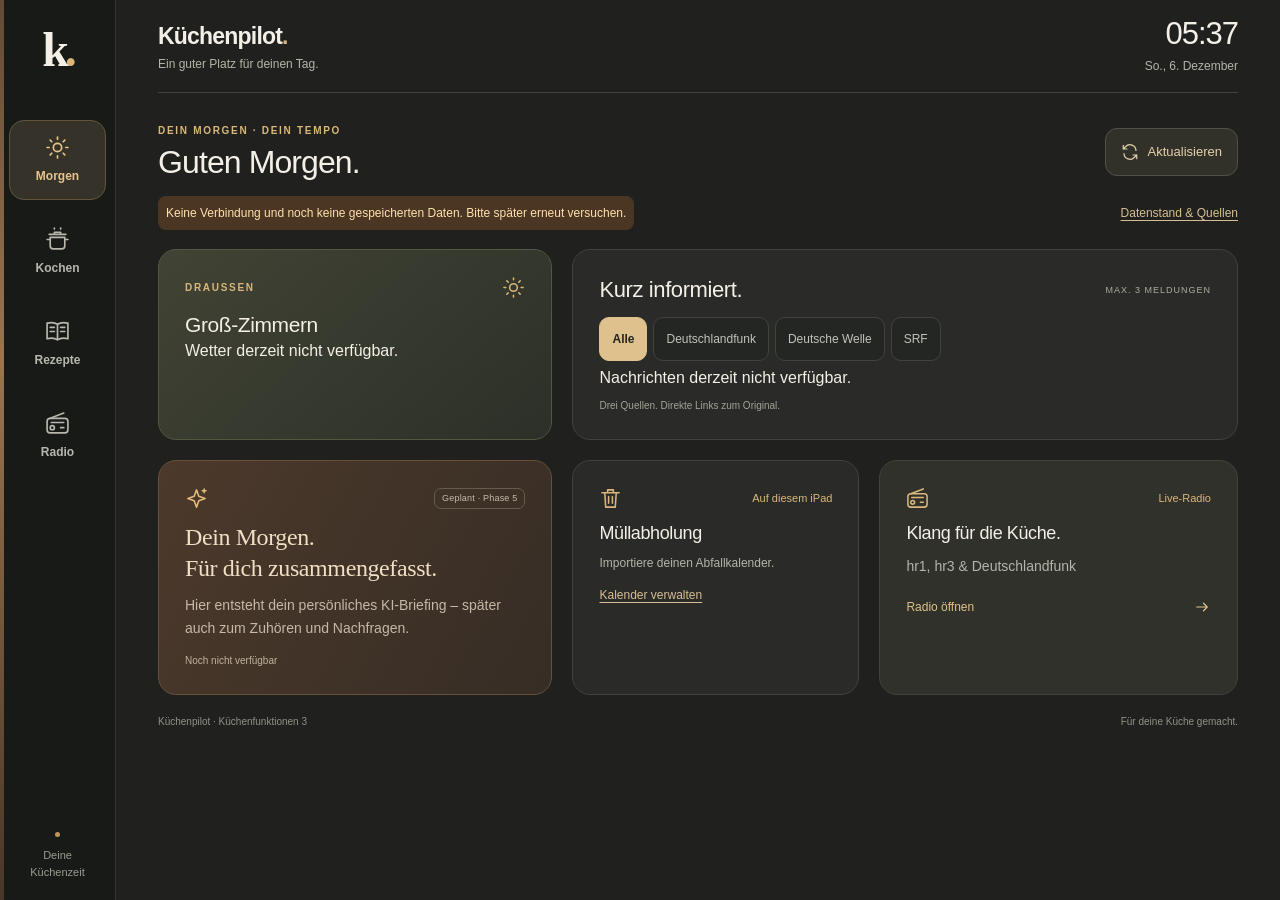
==== commit 8d413f59: "Phase 3: lokaler Kalender, Rezepte, Kochbegleiter, Timer und Radio" ====
--- a/index.html
+++ b/index.html
@@ -19,6 +19,7 @@
  .topbar{height:78px;margin:0 24px}main{padding:18px 24px 12px}.view-heading{margin-bottom:0}h1{font-size:30px}.data-line{margin-bottom:8px}.tile{padding:18px}.tile-heading{margin-bottom:8px}.article{padding:9px 0}.meta{margin-bottom:4px}.news-note{display:none}.briefing,.upcoming,.radio-preview{padding:16px}.briefing h2{font-size:19px}.briefing p,.upcoming p,.radio-preview p{font-size:11px;margin-top:8px}.quiet-label{margin-top:8px}.weather-current{margin-top:12px}.weather-details{margin-bottom:12px}.forecast{padding-top:11px}.weather .status{margin-top:12px}
 }
 </style>
+<link rel="stylesheet" href="kitchen.css?v=3">
 </head>
 <body>
 <svg class="symbols" xmlns="http://www.w3.org/2000/svg" aria-hidden="true"><defs>
@@ -58,26 +59,31 @@
 <section class="tile weather" aria-labelledby="weather-title"><div class="tile-heading"><span class="eyebrow">DRAUSSEN</span><svg class="icon" aria-hidden="true"><use href="#i-sun"/></svg></div><h2 id="weather-title">Groß-Zimmern</h2><div id="weather-content"><p class="temp">—°</p><p>Wetter wird geladen …</p></div><p id="weather-status" class="status"></p></section>
 <section class="tile headlines" aria-labelledby="news-title"><div class="tile-heading"><h2 id="news-title">Kurz informiert.</h2><span class="small-label">MAX. 3 MELDUNGEN</span></div><div class="filters" aria-label="Nachrichtenquelle"><button class="filter" data-source="all" aria-pressed="true">Alle</button><button class="filter" data-source="dlf" aria-pressed="false">Deutschlandfunk</button><button class="filter" data-source="dw" aria-pressed="false">Deutsche Welle</button><button class="filter" data-source="srf" aria-pressed="false">SRF</button></div><div id="news"><p class="empty">Nachrichten werden geladen …</p></div><p class="news-note">Drei Quellen. Direkte Links zum Original.</p></section>
 <section class="tile briefing" aria-labelledby="briefing-title"><div class="tile-heading"><svg class="icon" aria-hidden="true"><use href="#i-spark"/></svg><span class="planned">Geplant · Phase 5</span></div><h2 id="briefing-title">Dein Morgen.<br>Für dich zusammengefasst.</h2><p>Hier entsteht dein persönliches KI-Briefing – später auch zum Zuhören und Nachfragen.</p><span class="quiet-label">Noch nicht verfügbar</span></section>
-<section class="tile upcoming" aria-labelledby="waste-title"><div class="tile-heading"><svg class="icon" aria-hidden="true"><use href="#i-bin"/></svg><span class="planned">Phase 3</span></div><h2 id="waste-title">Müllabholung</h2><p>Deine nächsten Abholtermine aus einem ICS-Kalender.</p><span class="quiet-label">Noch nicht eingerichtet</span></section>
-<section class="tile radio-preview" aria-labelledby="radio-preview-title"><div class="tile-heading"><svg class="icon" aria-hidden="true"><use href="#i-radio"/></svg><span class="planned">Phase 3</span></div><h2 id="radio-preview-title">Klang für die Küche.</h2><p>Deine Lieblingssender bekommen hier ihren Platz.</p><a class="card-link" href="#radio">Radiobereich ansehen <svg class="icon" aria-hidden="true"><use href="#i-arrow"/></svg></a></section>
+<section class="tile upcoming" aria-labelledby="waste-title"><div class="tile-heading"><svg class="icon" aria-hidden="true"><use href="#i-bin"/></svg><span class="k-chip">Auf diesem iPad</span></div><h2 id="waste-title">Müllabholung</h2><div id="waste-preview"><p>Importiere deinen Abfallkalender.</p></div><button class="text-button" id="calendar-open">Kalender verwalten</button></section>
+<section class="tile radio-preview" aria-labelledby="radio-preview-title"><div class="tile-heading"><svg class="icon" aria-hidden="true"><use href="#i-radio"/></svg><span class="k-chip">Live-Radio</span></div><h2 id="radio-preview-title">Klang für die Küche.</h2><p id="radio-mini">hr1, hr3 &amp; Deutschlandfunk</p><a class="card-link" href="#radio">Radio öffnen <svg class="icon" aria-hidden="true"><use href="#i-arrow"/></svg></a></section>
 </div>
 </section>
 <section class="view" id="view-kochen" aria-labelledby="cooking-title" hidden>
-<div class="view-heading"><div><p class="eyebrow">MIT RUHE. MIT GENUSS.</p><h1 id="cooking-title" tabindex="-1">Zeit zum Kochen.</h1></div><span class="phase-label">Geplant · Phase 3</span></div>
-<div class="feature-layout"><div class="feature-art wood"><svg class="hero-icon" aria-hidden="true"><use href="#i-pot"/></svg><span class="art-caption">Gutes Essen beginnt<br>mit einem guten Moment.</span></div><section class="tile feature-copy"><span class="planned">Noch nicht verfügbar</span><h2>Ein Schritt nach dem anderen.</h2><p>Dein Kochbegleiter wird dich durch jedes Rezept führen. Klar, gut lesbar und mit freien Händen.</p><ul class="feature-list"><li><span>01</span><div><strong>Schritt für Schritt</strong><p>Immer den aktuellen Kochschritt im Blick.</p></div></li><li><span>02</span><div><strong>Vorlesen</strong><p>Die Anleitung hören, während du kochst.</p></div></li><li><span>03</span><div><strong>Timer</strong><p>Garzeiten direkt beim Rezept starten.</p></div></li></ul><p class="honest-note">Diese Funktionen folgen nach deinem Test des neuen Designs. Es läuft noch kein Timer.</p></section></div>
+<div class="view-heading"><div><p class="eyebrow">MIT RUHE. MIT GENUSS.</p><h1 id="cooking-title" tabindex="-1">Zeit zum Kochen.</h1></div><a class="k-button" href="#rezepte">Rezept auswählen</a></div>
+<div class="k-grid"><section class="tile"><div id="cook-empty"><svg class="hero-icon" aria-hidden="true"><use href="#i-pot"/></svg><h2 class="k-muted-head">Ein Schritt nach dem anderen.</h2><p class="k-note">Öffne ein gespeichertes Rezept mit „Kochen“. Den Timer kannst du auch ohne Rezept nutzen.</p></div><div id="cook-active" hidden><p class="eyebrow" id="cook-name"></p><p class="k-note" id="cook-servings"></p><div class="k-progress" id="cook-progress"></div><p class="k-step" id="cook-step"></p><div class="k-actions"><button class="k-button" id="step-back">Zurück</button><button class="k-button k-primary" id="step-next">Weiter</button></div><div class="k-actions"><button class="k-button" id="speak">Schritt vorlesen</button><button class="k-button" id="speech-stop" disabled>Vorlesen stoppen</button></div><p class="k-note" id="speech-state" role="status"></p><details><summary class="k-button">Zutaten ansehen</summary><div id="cook-ingredients"></div></details></div></section>
+<section class="tile"><div class="tile-heading"><h2>Küchentimer</h2><svg class="icon" aria-hidden="true"><use href="#i-clock"/></svg></div><div class="k-stack" id="timers"></div><details id="timer-settings" open><summary class="k-button">Timer einstellen</summary><form id="timer-form"><label class="k-field">Wofür läuft die Zeit?<input id="timer-name" maxlength="60" placeholder="Zum Beispiel: Nudeln" value="Küchentimer" required></label><div class="k-inline"><label class="k-field">Minuten<input id="timer-minutes" type="number" min="0" max="720" step="1" value="10" required></label><label class="k-field">Sekunden<input id="timer-seconds" type="number" min="0" max="59" step="1" value="0" required></label></div><button class="k-button k-primary" type="submit">Timer starten</button></form></details><div class="k-actions"><button class="k-button" type="button" id="alarm-test">Alarmton testen / aktivieren</button></div><p class="k-note" id="alarm-state">Nach jedem Neuladen bitte den Alarmton aktivieren.</p><p class="k-message" id="timer-message" role="status"></p><p class="k-note">Bis zu drei Timer. Lass Safari geöffnet und den Ton an: Bei gesperrtem iPad oder im Hintergrund ist kein zuverlässiger Alarm möglich. Beim Zurückkehren wird die Restzeit nachgerechnet.</p></section></div>
 </section>
 <section class="view" id="view-rezepte" aria-labelledby="recipes-title" hidden>
-<div class="view-heading"><div><p class="eyebrow">LIEBLINGSGERICHTE HABEN EIN ZUHAUSE.</p><h1 id="recipes-title" tabindex="-1">Deine Rezeptsammlung.</h1></div><span class="phase-label">Geplant · Phase 3</span></div>
-<section class="tile recipe-empty"><div class="book-mark"><svg class="hero-icon" aria-hidden="true"><use href="#i-book"/></svg></div><span class="planned">Noch nicht verfügbar</span><h2>Platz für deine Lieblingsrezepte.</h2><p>Hier wirst du eigene Rezepte mit Zutaten, Mengen und Kochschritten anlegen, bearbeiten und wiederfinden.</p><div class="recipe-stages"><div><span class="eyebrow">PHASE 3</span><h3>Selbst sammeln</h3><p>Rezepte auf diesem iPad verwalten und im Kochbegleiter öffnen.</p></div><div><span class="eyebrow">PHASE 4</span><h3>Einfach übernehmen</h3><p>Rezeptbeschreibungen von YouTube und Instagram importieren, prüfen und speichern.</p></div></div><p class="honest-note">Es wurden noch keine Rezepte angelegt. Die Verwaltung und der Import folgen in den nächsten Phasen.</p></section>
+<div class="view-heading"><div><p class="eyebrow">LIEBLINGSGERICHTE HABEN EIN ZUHAUSE.</p><h1 id="recipes-title" tabindex="-1">Deine Rezeptsammlung.</h1></div><button class="k-button k-primary" id="recipe-new">Neues Rezept</button></div>
+<div class="k-grid"><section class="tile"><label class="k-field">Rezept suchen<input id="recipe-search" type="search" placeholder="Name oder Zutat"></label><p class="k-note" id="recipe-count"></p><ul class="k-list" id="recipes"></ul></section><section class="tile wood"><svg class="hero-icon" aria-hidden="true"><use href="#i-book"/></svg><h2 class="k-muted-head">Deine Küche. Deine Rezepte.</h2><p class="k-note">Rezepte und Kalender bleiben in diesem Browser. Gelöschte Safari-Websitedaten gehen verloren. Sichere deine Rezepte deshalb regelmäßig als Datei.</p><div class="k-actions"><button class="k-button" id="recipe-export">Rezepte sichern</button></div><label class="k-import">Rezeptsicherung hinzufügen<input id="recipe-import" type="file" accept=".json,application/json"></label><p class="k-note">Eine Sicherung wird als zusätzliche Sammlung importiert. Vorhandene Rezepte werden nicht überschrieben.</p><p class="k-message" id="recipe-message" role="status"></p><p class="honest-note">Geplant · Phase 4: Beschreibungen von YouTube und Instagram übernehmen, prüfen und bearbeiten.</p></section></div>
 </section>
 <section class="view" id="view-radio" aria-labelledby="radio-title" hidden>
-<div class="view-heading"><div><p class="eyebrow">DEIN SOUNDTRACK FÜR ZUHAUSE.</p><h1 id="radio-title" tabindex="-1">Radio für deine Küche.</h1></div><span class="phase-label">Geplant · Phase 3</span></div>
-<div class="feature-layout"><div class="radio-illustration wood" aria-hidden="true"><div class="radio-body"><div class="radio-display"><span>KÜCHENPILOT</span><div class="dial-lines"></div><small>RADIO</small></div><div class="radio-bottom"><div class="speaker"></div><div class="dial"></div></div></div><span class="art-caption">Ein Lieblingssender.<br>Ein bisschen Zuhause.</span></div><section class="tile feature-copy"><svg class="icon large" aria-hidden="true"><use href="#i-radio"/></svg><h2>Musik, Stimmen,<br>gute Gesellschaft.</h2><p>Hier entsteht ein einfacher Radioplayer mit großen Sender-Tasten und klarer Start-/Stopp-Bedienung.</p><div class="radio-notice"><span class="planned">Noch nicht verfügbar</span><p>Der Player ist noch nicht angeschlossen. Es wird kein Radio abgespielt.</p></div><p class="honest-note">In Phase 3 prüfen wir die echten Streams und die Wiedergabe direkt auf deinem iPad.</p></section></div>
+<div class="view-heading"><div><p class="eyebrow">DEIN SOUNDTRACK FÜR ZUHAUSE.</p><h1 id="radio-title" tabindex="-1">Radio für deine Küche.</h1></div><span class="phase-label">Live-Radio</span></div>
+<div class="k-grid"><section class="wood k-radio-panel"><svg class="hero-icon" aria-hidden="true"><use href="#i-radio"/></svg><p class="eyebrow">JETZT IN DEINER KÜCHE</p><h2 id="station-name" class="k-muted-head">hr1</h2><p class="k-radio-state" id="radio-state" role="status">Bereit zum Zuhören.</p><div class="k-actions"><button class="k-button k-primary" id="radio-play">Radio starten</button><button class="k-button" id="radio-stop" disabled>Radio stoppen</button></div><p class="k-note">Die Lautstärke regelst du mit den Tasten am iPad.</p></section><section class="tile"><h2>Deine Sender</h2><div id="stations" class="k-stations"><button class="k-button" data-station="0" aria-pressed="true"><strong>hr1</strong><small>Musik &amp; Hessen</small></button><button class="k-button" data-station="1" aria-pressed="false"><strong>hr3</strong><small>Pop &amp; gute Laune</small></button><button class="k-button" data-station="2" aria-pressed="false"><strong>Deutschlandfunk</strong><small>Information &amp; Kultur</small></button></div><p class="k-note">Sender auswählen und starten. Beim Senderwechsel läuft die Wiedergabe weiter, wenn das Radio bereits an war. Der Player bleibt auch beim Wechsel zu Rezepten oder Kochen aktiv.</p><p class="k-note">Eine Internetverbindung ist nötig. Verhalten bei Bildschirmsperre bitte auf deinem iPad prüfen.</p><a id="radio-source" class="card-link" href="https://www.hr1.de/" target="_blank" rel="noopener noreferrer">Zur Senderseite ↗</a></section></div>
 </section>
-<div class="app-foot"><span>Küchenpilot · Designphase 2</span><span>Für deine Küche gemacht.</span></div>
+<div class="app-foot"><span>Küchenpilot · Küchenfunktionen 3</span><span>Für deine Küche gemacht.</span></div>
 </main>
 </div>
 </div>
+<audio id="radio-audio" preload="none"></audio>
+<div class="k-global" id="timer-banner" role="status" hidden><span id="timer-banner-text"></span><a href="#kochen">Zum Timer</a></div>
+<dialog id="recipe-editor" aria-labelledby="editor-title"><form id="recipe-form"><div class="dialog-head"><h2 id="editor-title">Neues Rezept</h2><button type="button" class="close-button" id="recipe-close">Abbrechen</button></div><label class="k-field">Rezeptname<input id="recipe-title" maxlength="120" required></label><label class="k-field">Portionen<input id="recipe-servings" type="number" min="1" max="100" value="2" required></label><label class="k-field">Zutaten &amp; Mengen · eine Zutat pro Zeile<textarea id="recipe-ingredients" rows="5" placeholder="200 g Nudeln&#10;2 Tomaten" required></textarea></label><label class="k-field">Zubereitung · ein Schritt pro Zeile<textarea id="recipe-steps" rows="6" placeholder="Wasser zum Kochen bringen.&#10;Tomaten klein schneiden." required></textarea></label><p class="k-message" id="editor-message" role="status"></p><button type="submit" class="k-button k-primary">Rezept speichern</button></form></dialog>
+<dialog id="calendar-dialog" aria-labelledby="calendar-title"><div class="dialog-head"><h2 id="calendar-title">Dein Abfallkalender</h2><button class="close-button" id="calendar-close">Schließen</button></div><p class="k-note">Wähle die ICS-Datei deiner Müllabholung aus „Dateien“ auf dem iPad. Sie wird nur hier gelesen und nicht hochgeladen. Ein neuer Import ersetzt den bisherigen Abfallkalender.</p><label class="k-import">ICS-Datei importieren<input id="calendar-file" type="file" accept=".ics,text/calendar"></label><p class="k-message" id="calendar-message" role="status"></p><p class="k-note" id="calendar-info"></p><p class="k-note">Angezeigt wird der Kalendertag des Termins, keine Uhrzeit. Alle enthaltenen Termine werden übernommen. Wiederholungen werden für die nächsten zwei Jahre berechnet; Änderungen des Anbieters erfordern einen erneuten Import.</p><ul class="k-list" id="calendar-events"></ul><button class="k-button k-danger" id="calendar-delete" hidden>Kalender entfernen</button></dialog>
 <dialog id="data-dialog" aria-labelledby="data-title"><div class="dialog-head"><h2 id="data-title">Datenstand &amp; Quellen</h2><button id="close-data" class="close-button" aria-label="Datenstand schließen">Schließen</button></div><p id="generated">Noch kein Datenstand geladen.</p><div id="sources" class="source-status"></div><p id="weather-detail" class="detail-text"></p><p class="detail-text">Wetter: <a href="https://open-meteo.com/" target="_blank" rel="noopener noreferrer">Open-Meteo · CC BY 4.0</a>. Modellbasierte Werte, keine Messung am Haus.</p><p class="detail-text">Nachrichten sind Schlagzeilen mit Links zum Original, noch keine KI-Zusammenfassung.</p><details><summary>Wie aktuell sind die Daten?</summary><p>Neue Daten werden ungefähr alle 30 Minuten bereitgestellt. „Aktualisieren“ lädt den zuletzt veröffentlichten Stand. Bei Ausfällen bleiben die letzten Werte mit ihrem ursprünglichen Zeitstempel sichtbar. Nach zwei Stunden erscheint eine Warnung.</p><p>GitHub kann geplante Abrufe verzögern oder nach 60 Tagen ohne Repository-Aktivität deaktivieren.</p><a href="https://github.com/baumartens/kuechenpilot/actions" target="_blank" rel="noopener noreferrer">Abrufe auf GitHub ansehen</a></details></dialog>
 <script>
 (function(){
@@ -146,5 +152,7 @@
 tick();load();setInterval(tick,30000);setInterval(function(){if(!document.hidden&&currentView==='morgen')render();},60000);setInterval(function(){if(!document.hidden)load();},300000);
 })();
 </script>
+<script src="kitchen-core.js?v=3"></script>
+<script src="kitchen.js?v=3"></script>
 </body>
 </html>
--- a/kitchen.css
+++ b/kitchen.css
@@ -0,0 +1,5 @@
+.k-grid{display:grid;grid-template-columns:1.2fr 1fr;gap:20px;margin-top:24px}.k-stack{display:grid;gap:16px;align-content:start}.k-actions{display:flex;gap:10px;flex-wrap:wrap;align-items:center;margin:16px 0}.k-button,.k-file{display:inline-flex;align-items:center;justify-content:center;min-height:48px;padding:11px 17px;border-radius:11px;border:1px solid #675a43;background:#35342b;color:#ebd4ac;font:inherit;font-size:14px;cursor:pointer;text-decoration:none}.k-primary{background:#d9b77b;color:#25251f;border-color:#d9b77b;font-weight:600}.k-danger{color:#ffc4af;border-color:#785347}.k-button:disabled{opacity:.4;cursor:default}.k-note{font-size:13px;color:var(--muted);margin:12px 0;line-height:1.65}.k-field{display:grid;gap:7px;margin:14px 0;font-size:14px;color:#d5c8b0}.k-field input,.k-field textarea,.k-field select{width:100%;min-height:48px;background:#20221e;color:var(--text);border:1px solid #595d4c;border-radius:10px;font:inherit;font-size:16px;padding:12px}.k-field textarea{resize:vertical;min-height:110px}.k-field input:focus,.k-field textarea:focus,.k-field select:focus{outline:2px solid var(--gold);outline-offset:2px}.k-list{list-style:none;padding:0;margin:12px 0}.k-list>li{padding:12px 0;border-top:1px solid var(--line);overflow-wrap:anywhere}.k-list strong,.k-list small{display:block}.k-list small{color:var(--muted);font-size:12px;margin-top:3px}.k-list .k-actions{margin:10px 0 0}.k-progress{font-size:12px;color:var(--gold);letter-spacing:1px;margin-bottom:18px}.k-step{font:400 27px/1.5 Georgia,serif;white-space:pre-wrap;overflow-wrap:anywhere;min-height:130px}.k-countdown{font-variant-numeric:tabular-nums;font-size:40px;line-height:1.2;color:#ead2a7}.k-timer{padding:18px;border:1px solid var(--line);border-radius:14px;background:#252722}.k-timer.done{border-color:#dbb57b;background:#473b27}.k-timer strong{display:block;margin-bottom:10px}.k-message{margin:12px 0;color:#e6c48a;font-size:14px;white-space:pre-wrap}.k-message:empty{display:none}.k-stations{display:grid;gap:12px;margin:20px 0}.k-stations button{justify-content:space-between;text-align:left;min-height:66px;padding:14px 20px}.k-stations button[aria-pressed=true]{background:#d9b77b;color:#24251e}.k-stations small{font-size:11px}.k-radio-state{font:28px/1.4 Georgia,serif;color:#e7cfab;min-height:42px}.k-radio-panel{padding:30px;display:flex;flex-direction:column;justify-content:center}.k-radio-panel .hero-icon{margin-bottom:25px}.k-mini{font-size:12px!important;line-height:1.45!important}.k-mini-list{margin:8px 0}.k-mini-list>li{padding:7px 0;font-size:11px}.k-mini-list small{font-size:10px}.k-chip{color:var(--gold);font-size:11px}.k-file input{max-width:100%;font-size:14px}.k-import{display:block;margin:16px 0;font-size:14px}.k-import input{display:block;margin:10px 0;max-width:100%}.k-inline{display:grid;grid-template-columns:1fr 1fr;gap:12px}.k-global{position:fixed;bottom:16px;left:calc(var(--rail) + 24px);right:24px;background:#d9b77b;color:#22271d;border:1px solid #f3d6a4;border-radius:12px;z-index:4;padding:10px 18px;box-shadow:0 5px 20px #0006;display:flex;align-items:center;justify-content:space-between;gap:12px}.k-global a{min-height:44px;display:flex;align-items:center;font-weight:600}.k-check{display:flex;gap:12px;align-items:flex-start;padding:9px 0;font-size:15px}.k-check input{width:24px;height:24px;flex-shrink:0;accent-color:#d9b77b}.k-check:has(input:checked) span{text-decoration:line-through;color:var(--muted)}#calendar-dialog{width:min(650px,calc(100% - 32px))}#recipe-editor{width:min(740px,calc(100% - 32px))}.k-muted-head{margin-top:20px}.text-button{min-height:44px}
+@media(max-width:900px){.k-grid{grid-template-columns:1fr}.k-radio-panel{min-height:230px}.k-step{font-size:25px;min-height:100px}.k-radio-panel .hero-icon{width:60px;height:60px;margin-bottom:12px}}
+@media(max-width:600px){.k-global{bottom:calc(82px + env(safe-area-inset-bottom));left:12px;right:12px;font-size:12px}.k-inline{grid-template-columns:1fr}.k-step{font-size:23px}.k-button{padding:10px 13px}.k-grid{gap:14px}}
+
+.k-grid{align-items:start}#timers:not(:empty){margin:18px 0}body:has(#timer-banner:not([hidden])) main{padding-bottom:100px}
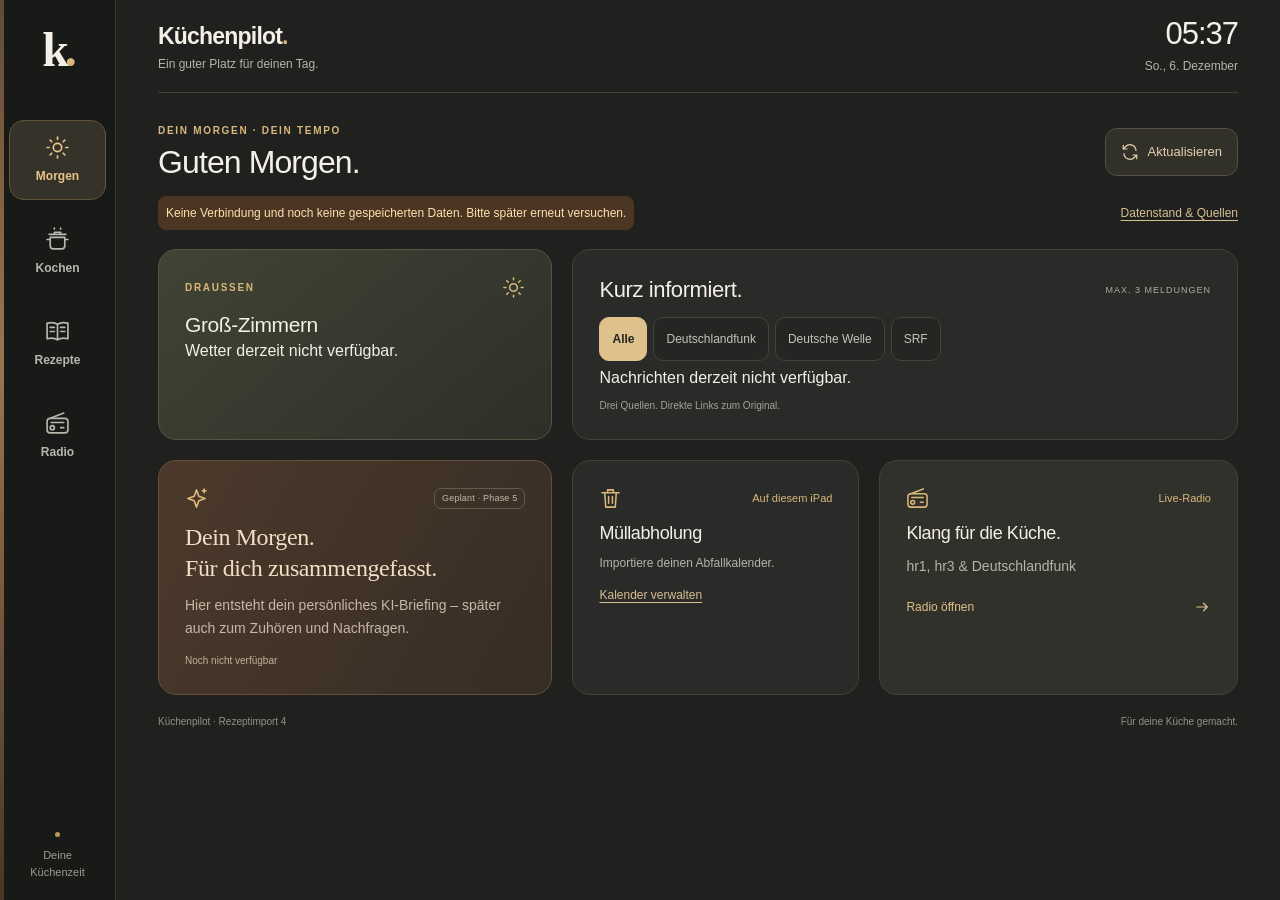
==== commit 9f1149c0: "Phase 4: Rezeptimport mit Vorschau und verbindliche Phase-5-Roadmap" ====
--- a/index.html
+++ b/index.html
@@ -19,7 +19,7 @@
  .topbar{height:78px;margin:0 24px}main{padding:18px 24px 12px}.view-heading{margin-bottom:0}h1{font-size:30px}.data-line{margin-bottom:8px}.tile{padding:18px}.tile-heading{margin-bottom:8px}.article{padding:9px 0}.meta{margin-bottom:4px}.news-note{display:none}.briefing,.upcoming,.radio-preview{padding:16px}.briefing h2{font-size:19px}.briefing p,.upcoming p,.radio-preview p{font-size:11px;margin-top:8px}.quiet-label{margin-top:8px}.weather-current{margin-top:12px}.weather-details{margin-bottom:12px}.forecast{padding-top:11px}.weather .status{margin-top:12px}
 }
 </style>
-<link rel="stylesheet" href="kitchen.css?v=3">
+<link rel="stylesheet" href="kitchen.css?v=4">
 </head>
 <body>
 <svg class="symbols" xmlns="http://www.w3.org/2000/svg" aria-hidden="true"><defs>
@@ -69,20 +69,22 @@
 <section class="tile"><div class="tile-heading"><h2>Küchentimer</h2><svg class="icon" aria-hidden="true"><use href="#i-clock"/></svg></div><div class="k-stack" id="timers"></div><details id="timer-settings" open><summary class="k-button">Timer einstellen</summary><form id="timer-form"><label class="k-field">Wofür läuft die Zeit?<input id="timer-name" maxlength="60" placeholder="Zum Beispiel: Nudeln" value="Küchentimer" required></label><div class="k-inline"><label class="k-field">Minuten<input id="timer-minutes" type="number" min="0" max="720" step="1" value="10" required></label><label class="k-field">Sekunden<input id="timer-seconds" type="number" min="0" max="59" step="1" value="0" required></label></div><button class="k-button k-primary" type="submit">Timer starten</button></form></details><div class="k-actions"><button class="k-button" type="button" id="alarm-test">Alarmton testen / aktivieren</button></div><p class="k-note" id="alarm-state">Nach jedem Neuladen bitte den Alarmton aktivieren.</p><p class="k-message" id="timer-message" role="status"></p><p class="k-note">Bis zu drei Timer. Lass Safari geöffnet und den Ton an: Bei gesperrtem iPad oder im Hintergrund ist kein zuverlässiger Alarm möglich. Beim Zurückkehren wird die Restzeit nachgerechnet.</p></section></div>
 </section>
 <section class="view" id="view-rezepte" aria-labelledby="recipes-title" hidden>
-<div class="view-heading"><div><p class="eyebrow">LIEBLINGSGERICHTE HABEN EIN ZUHAUSE.</p><h1 id="recipes-title" tabindex="-1">Deine Rezeptsammlung.</h1></div><button class="k-button k-primary" id="recipe-new">Neues Rezept</button></div>
-<div class="k-grid"><section class="tile"><label class="k-field">Rezept suchen<input id="recipe-search" type="search" placeholder="Name oder Zutat"></label><p class="k-note" id="recipe-count"></p><ul class="k-list" id="recipes"></ul></section><section class="tile wood"><svg class="hero-icon" aria-hidden="true"><use href="#i-book"/></svg><h2 class="k-muted-head">Deine Küche. Deine Rezepte.</h2><p class="k-note">Rezepte und Kalender bleiben in diesem Browser. Gelöschte Safari-Websitedaten gehen verloren. Sichere deine Rezepte deshalb regelmäßig als Datei.</p><div class="k-actions"><button class="k-button" id="recipe-export">Rezepte sichern</button></div><label class="k-import">Rezeptsicherung hinzufügen<input id="recipe-import" type="file" accept=".json,application/json"></label><p class="k-note">Eine Sicherung wird als zusätzliche Sammlung importiert. Vorhandene Rezepte werden nicht überschrieben.</p><p class="k-message" id="recipe-message" role="status"></p><p class="honest-note">Geplant · Phase 4: Beschreibungen von YouTube und Instagram übernehmen, prüfen und bearbeiten.</p></section></div>
+<div class="view-heading"><div><p class="eyebrow">LIEBLINGSGERICHTE HABEN EIN ZUHAUSE.</p><h1 id="recipes-title" tabindex="-1">Deine Rezeptsammlung.</h1></div><div class="k-actions"><button class="k-button" id="recipe-new">Neues Rezept</button><button class="k-button k-primary" id="recipe-import-open">Rezept importieren</button></div></div>
+<div class="k-grid"><section class="tile"><label class="k-field">Rezept suchen<input id="recipe-search" type="search" placeholder="Name oder Zutat"></label><p class="k-note" id="recipe-count"></p><ul class="k-list" id="recipes"></ul></section><section class="tile wood"><svg class="hero-icon" aria-hidden="true"><use href="#i-book"/></svg><h2 class="k-muted-head">Deine Küche. Deine Rezepte.</h2><p class="k-note">Rezepte und Kalender bleiben in diesem Browser. Gelöschte Safari-Websitedaten gehen verloren. Sichere deine Rezepte deshalb regelmäßig als Datei.</p><div class="k-actions"><button class="k-button" id="recipe-export">Rezepte sichern</button></div><label class="k-import">Rezeptsicherung hinzufügen<input id="recipe-import" type="file" accept=".json,application/json"></label><p class="k-note">Eine Sicherung wird als zusätzliche Sammlung importiert. Vorhandene Rezepte werden nicht überschrieben.</p><p class="k-message" id="recipe-message" role="status"></p><p class="honest-note">Neu: Videolink oder Rezepttext übernehmen, Vorschau prüfen und in deiner Sammlung speichern. Die Texterkennung läuft lokal, ohne KI-Dienst.</p></section></div>
 </section>
 <section class="view" id="view-radio" aria-labelledby="radio-title" hidden>
 <div class="view-heading"><div><p class="eyebrow">DEIN SOUNDTRACK FÜR ZUHAUSE.</p><h1 id="radio-title" tabindex="-1">Radio für deine Küche.</h1></div><span class="phase-label">Live-Radio</span></div>
 <div class="k-grid"><section class="wood k-radio-panel"><svg class="hero-icon" aria-hidden="true"><use href="#i-radio"/></svg><p class="eyebrow">JETZT IN DEINER KÜCHE</p><h2 id="station-name" class="k-muted-head">hr1</h2><p class="k-radio-state" id="radio-state" role="status">Bereit zum Zuhören.</p><div class="k-actions"><button class="k-button k-primary" id="radio-play">Radio starten</button><button class="k-button" id="radio-stop" disabled>Radio stoppen</button></div><p class="k-note">Die Lautstärke regelst du mit den Tasten am iPad.</p></section><section class="tile"><h2>Deine Sender</h2><div id="stations" class="k-stations"><button class="k-button" data-station="0" aria-pressed="true"><strong>hr1</strong><small>Musik &amp; Hessen</small></button><button class="k-button" data-station="1" aria-pressed="false"><strong>hr3</strong><small>Pop &amp; gute Laune</small></button><button class="k-button" data-station="2" aria-pressed="false"><strong>Deutschlandfunk</strong><small>Information &amp; Kultur</small></button></div><p class="k-note">Sender auswählen und starten. Beim Senderwechsel läuft die Wiedergabe weiter, wenn das Radio bereits an war. Der Player bleibt auch beim Wechsel zu Rezepten oder Kochen aktiv.</p><p class="k-note">Eine Internetverbindung ist nötig. Verhalten bei Bildschirmsperre bitte auf deinem iPad prüfen.</p><a id="radio-source" class="card-link" href="https://www.hr1.de/" target="_blank" rel="noopener noreferrer">Zur Senderseite ↗</a></section></div>
 </section>
-<div class="app-foot"><span>Küchenpilot · Küchenfunktionen 3</span><span>Für deine Küche gemacht.</span></div>
+<div class="app-foot"><span>Küchenpilot · Rezeptimport 4</span><span>Für deine Küche gemacht.</span></div>
 </main>
 </div>
 </div>
 <audio id="radio-audio" preload="none"></audio>
 <div class="k-global" id="timer-banner" role="status" hidden><span id="timer-banner-text"></span><a href="#kochen">Zum Timer</a></div>
-<dialog id="recipe-editor" aria-labelledby="editor-title"><form id="recipe-form"><div class="dialog-head"><h2 id="editor-title">Neues Rezept</h2><button type="button" class="close-button" id="recipe-close">Abbrechen</button></div><label class="k-field">Rezeptname<input id="recipe-title" maxlength="120" required></label><label class="k-field">Portionen<input id="recipe-servings" type="number" min="1" max="100" value="2" required></label><label class="k-field">Zutaten &amp; Mengen · eine Zutat pro Zeile<textarea id="recipe-ingredients" rows="5" placeholder="200 g Nudeln&#10;2 Tomaten" required></textarea></label><label class="k-field">Zubereitung · ein Schritt pro Zeile<textarea id="recipe-steps" rows="6" placeholder="Wasser zum Kochen bringen.&#10;Tomaten klein schneiden." required></textarea></label><p class="k-message" id="editor-message" role="status"></p><button type="submit" class="k-button k-primary">Rezept speichern</button></form></dialog>
+<dialog id="duplicate-dialog" aria-labelledby="duplicate-title"><h2 id="duplicate-title">Videolink schon vorhanden</h2><p class="k-note" id="duplicate-message"></p><div class="k-actions"><button class="k-button" id="duplicate-no">Abbrechen</button><button class="k-button k-primary" id="duplicate-yes">Zusätzlich speichern</button></div></dialog>
+<dialog id="recipe-importer" aria-labelledby="import-title"><div class="dialog-head"><h2 id="import-title">Ein neues Lieblingsrezept.</h2><button class="close-button" id="import-close">Schließen</button></div><p class="k-note">Link versuchen oder direkt den Rezepttext einfügen. Die Erkennung nutzt Textregeln auf diesem Gerät und ergänzt keine erfundenen Zutaten oder Schritte.</p><label class="k-field">YouTube- oder Instagram-Link · optional<input id="import-link" type="url" maxlength="2048" placeholder="https://…"></label><div class="k-actions"><button class="k-button" id="import-fetch">Link abrufen</button><a id="import-original" class="k-button" target="_blank" rel="noopener noreferrer" hidden>Video öffnen ↗</a></div><p class="k-note">Beim Abrufen wird nur der bereinigte Videolink an die jeweilige Plattform gesendet. YouTube kann einen Titel liefern; Beschreibungen sind im Browser oft gesperrt. Es wird kein Video eingebettet.</p><p class="k-message" id="import-fetch-status" role="status"></p><label class="k-field">Rezeptname · optional<input id="import-name" maxlength="120" placeholder="Wird nach Möglichkeit aus dem Text erkannt"></label><label class="k-field">Rezeptbeschreibung<textarea id="import-text" rows="10" maxlength="30000" placeholder="Den Text mit Zutaten, Mengen und Zubereitung hier einfügen. Am besten genau ein Rezept pro Import."></textarea></label><button class="k-button k-primary" id="import-parse">Text auswerten &amp; prüfen</button><p class="k-message" id="import-message" role="status"></p><details id="import-leftover" hidden><summary class="k-button">Nicht eindeutig zugeordneter Text</summary><pre id="import-leftover-text" class="k-raw"></pre></details></dialog>
+<dialog id="recipe-editor" aria-labelledby="editor-title"><form id="recipe-form"><div class="dialog-head"><h2 id="editor-title">Neues Rezept</h2><button type="button" class="close-button" id="recipe-close">Abbrechen</button></div><div id="editor-import-note" class="k-note" hidden>Importvorschau: Bitte alle Angaben prüfen. Unklare Mengen werden markiert; fehlende Angaben werden nicht erfunden.</div><label class="k-field">Originaler Videolink · optional<input id="recipe-source" type="url" maxlength="2048" placeholder="https://www.youtube.com/watch?v=…"></label><label class="k-field">Rezeptname<input id="recipe-title" maxlength="120" required></label><label class="k-field">Portionen<input id="recipe-servings" type="number" min="1" max="100" value="2" required></label><label class="k-field">Zutaten &amp; Mengen · eine Zutat pro Zeile<textarea id="recipe-ingredients" rows="5" placeholder="200 g Nudeln&#10;2 Tomaten" required></textarea></label><label class="k-field">Zubereitung · ein Schritt pro Zeile<textarea id="recipe-steps" rows="6" placeholder="Wasser zum Kochen bringen.&#10;Tomaten klein schneiden." required></textarea></label><section id="recipe-preview" class="k-preview" hidden aria-label="Rezeptvorschau"><h3>So sieht dein Rezept aus</h3><ul id="preview-warnings" class="k-note"></ul><div class="k-table-wrap"><table class="k-table"><thead><tr><th>Menge</th><th>Zutat</th></tr></thead><tbody id="preview-ingredients"></tbody></table></div><h3 class="k-muted-head">Kochschritte</h3><ol id="preview-steps" class="k-steps"></ol></section><details id="preview-leftover" hidden><summary class="k-button">Nicht eindeutig zugeordnet – bitte prüfen</summary><pre id="preview-leftover-text" class="k-raw"></pre></details><div class="k-actions"><button class="k-button" type="button" id="editor-back" hidden>Zurück zum Import</button></div><p class="k-message" id="editor-message" role="status"></p><button type="submit" class="k-button k-primary">Rezept speichern</button></form></dialog>
 <dialog id="calendar-dialog" aria-labelledby="calendar-title"><div class="dialog-head"><h2 id="calendar-title">Dein Abfallkalender</h2><button class="close-button" id="calendar-close">Schließen</button></div><p class="k-note">Wähle die ICS-Datei deiner Müllabholung aus „Dateien“ auf dem iPad. Sie wird nur hier gelesen und nicht hochgeladen. Ein neuer Import ersetzt den bisherigen Abfallkalender.</p><label class="k-import">ICS-Datei importieren<input id="calendar-file" type="file" accept=".ics,text/calendar"></label><p class="k-message" id="calendar-message" role="status"></p><p class="k-note" id="calendar-info"></p><p class="k-note">Angezeigt wird der Kalendertag des Termins, keine Uhrzeit. Alle enthaltenen Termine werden übernommen. Wiederholungen werden für die nächsten zwei Jahre berechnet; Änderungen des Anbieters erfordern einen erneuten Import.</p><ul class="k-list" id="calendar-events"></ul><button class="k-button k-danger" id="calendar-delete" hidden>Kalender entfernen</button></dialog>
 <dialog id="data-dialog" aria-labelledby="data-title"><div class="dialog-head"><h2 id="data-title">Datenstand &amp; Quellen</h2><button id="close-data" class="close-button" aria-label="Datenstand schließen">Schließen</button></div><p id="generated">Noch kein Datenstand geladen.</p><div id="sources" class="source-status"></div><p id="weather-detail" class="detail-text"></p><p class="detail-text">Wetter: <a href="https://open-meteo.com/" target="_blank" rel="noopener noreferrer">Open-Meteo · CC BY 4.0</a>. Modellbasierte Werte, keine Messung am Haus.</p><p class="detail-text">Nachrichten sind Schlagzeilen mit Links zum Original, noch keine KI-Zusammenfassung.</p><details><summary>Wie aktuell sind die Daten?</summary><p>Neue Daten werden ungefähr alle 30 Minuten bereitgestellt. „Aktualisieren“ lädt den zuletzt veröffentlichten Stand. Bei Ausfällen bleiben die letzten Werte mit ihrem ursprünglichen Zeitstempel sichtbar. Nach zwei Stunden erscheint eine Warnung.</p><p>GitHub kann geplante Abrufe verzögern oder nach 60 Tagen ohne Repository-Aktivität deaktivieren.</p><a href="https://github.com/baumartens/kuechenpilot/actions" target="_blank" rel="noopener noreferrer">Abrufe auf GitHub ansehen</a></details></dialog>
 <script>
@@ -152,7 +154,9 @@
 tick();load();setInterval(tick,30000);setInterval(function(){if(!document.hidden&&currentView==='morgen')render();},60000);setInterval(function(){if(!document.hidden)load();},300000);
 })();
 </script>
-<script src="kitchen-core.js?v=3"></script>
-<script src="kitchen.js?v=3"></script>
+<script src="recipe-import.js?v=4"></script>
+<script src="platform-import.js?v=4"></script>
+<script src="kitchen-core.js?v=4"></script>
+<script src="kitchen.js?v=4"></script>
 </body>
 </html>
--- a/kitchen.css
+++ b/kitchen.css
@@ -3,3 +3,5 @@
 @media(max-width:600px){.k-global{bottom:calc(82px + env(safe-area-inset-bottom));left:12px;right:12px;font-size:12px}.k-inline{grid-template-columns:1fr}.k-step{font-size:23px}.k-button{padding:10px 13px}.k-grid{gap:14px}}
 
 .k-grid{align-items:start}#timers:not(:empty){margin:18px 0}body:has(#timer-banner:not([hidden])) main{padding-bottom:100px}
+
+#recipe-importer{width:min(740px,calc(100% - 32px))}.k-preview{margin:20px 0;padding:18px;border:1px solid var(--line);border-radius:12px;background:#23251f}.k-table{width:100%;border-collapse:collapse;text-align:left;font-size:14px}.k-table th,.k-table td{padding:10px;border-bottom:1px solid var(--line);vertical-align:top;overflow-wrap:anywhere}.k-table th{color:var(--gold);font-weight:500}.k-table td:first-child{width:32%;min-width:90px}.k-table .unclear{color:#ffd497}.k-table-wrap{overflow:auto}.k-steps{padding-left:25px;font-size:15px}.k-steps li{padding:9px 0;overflow-wrap:anywhere}.k-raw{white-space:pre-wrap;overflow-wrap:anywhere;font:14px/1.6 inherit;color:var(--muted);margin-top:14px}.k-preview ul:empty{display:none}.view-heading>.k-actions{margin:0}.k-source-link{display:inline-flex;align-items:center;min-height:44px;color:var(--gold);font-size:13px}#preview-warnings li{margin:5px 0}
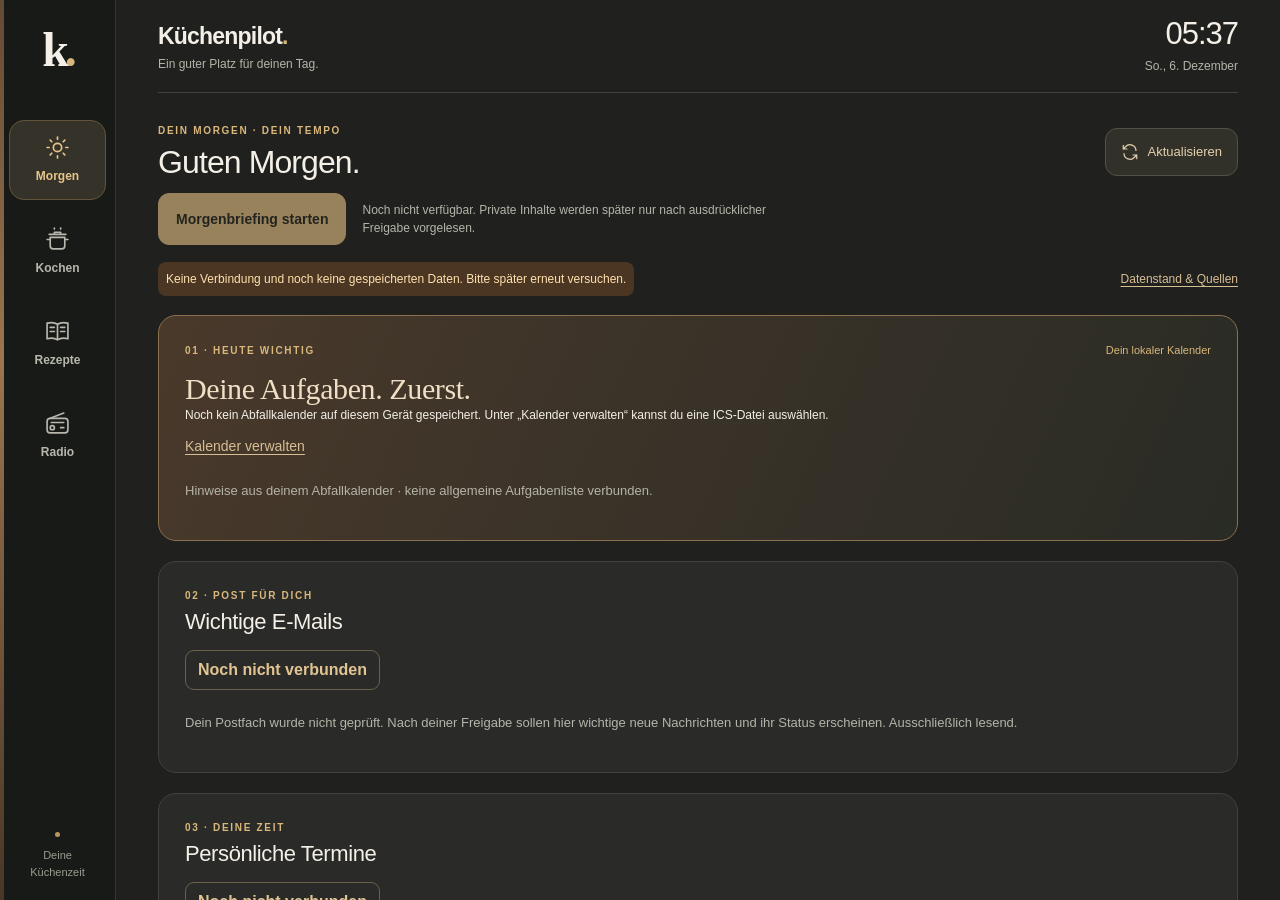
==== commit a1b37f37: "Persönlicher Morgen: Aufgaben und Müll zuerst" ====
--- a/index.html
+++ b/index.html
@@ -19,7 +19,7 @@
  .topbar{height:78px;margin:0 24px}main{padding:18px 24px 12px}.view-heading{margin-bottom:0}h1{font-size:30px}.data-line{margin-bottom:8px}.tile{padding:18px}.tile-heading{margin-bottom:8px}.article{padding:9px 0}.meta{margin-bottom:4px}.news-note{display:none}.briefing,.upcoming,.radio-preview{padding:16px}.briefing h2{font-size:19px}.briefing p,.upcoming p,.radio-preview p{font-size:11px;margin-top:8px}.quiet-label{margin-top:8px}.weather-current{margin-top:12px}.weather-details{margin-bottom:12px}.forecast{padding-top:11px}.weather .status{margin-top:12px}
 }
 </style>
-<link rel="stylesheet" href="kitchen.css?v=4">
+<link rel="stylesheet" href="kitchen.css?v=5">
 </head>
 <body>
 <svg class="symbols" xmlns="http://www.w3.org/2000/svg" aria-hidden="true"><defs>
@@ -54,12 +54,15 @@
 <section class="view" id="view-morgen" aria-labelledby="greeting">
 <div class="view-heading"><div><p class="eyebrow">DEIN MORGEN · DEIN TEMPO</p><h1 id="greeting" tabindex="-1">Willkommen zuhause.</h1></div><button class="refresh" id="refresh"><svg class="icon" aria-hidden="true"><use href="#i-refresh"/></svg><span>Aktualisieren</span></button></div>
 <noscript>Bitte aktiviere JavaScript in Safari, damit Navigation, Wetter und Nachrichten funktionieren.</noscript>
+<div class="briefing-toolbar"><button class="k-button k-primary briefing-start" disabled aria-describedby="briefing-status">Morgenbriefing starten</button><p id="briefing-status">Noch nicht verfügbar. Private Inhalte werden später nur nach ausdrücklicher Freigabe vorgelesen.</p></div>
 <div class="data-line"><p id="connection" role="status" aria-live="polite">Daten werden geladen …</p><button class="text-button" id="data-info">Datenstand &amp; Quellen</button></div>
-<div class="dashboard">
-<section class="tile weather" aria-labelledby="weather-title"><div class="tile-heading"><span class="eyebrow">DRAUSSEN</span><svg class="icon" aria-hidden="true"><use href="#i-sun"/></svg></div><h2 id="weather-title">Groß-Zimmern</h2><div id="weather-content"><p class="temp">—°</p><p>Wetter wird geladen …</p></div><p id="weather-status" class="status"></p></section>
+<div class="dashboard morning-dashboard">
+<section class="tile task-hero" aria-labelledby="waste-title"><div class="tile-heading"><span class="eyebrow">01 · HEUTE WICHTIG</span><span class="k-chip">Dein lokaler Kalender</span></div><h2 id="waste-title">Deine Aufgaben. Zuerst.</h2><div id="waste-preview" aria-live="polite"></div><button class="text-button" id="calendar-open">Kalender verwalten</button><p class="k-note">Hinweise aus deinem Abfallkalender · keine allgemeine Aufgabenliste verbunden.</p></section>
+<section class="tile mail-tile" aria-labelledby="mail-title"><p class="eyebrow">02 · POST FÜR DICH</p><h2 id="mail-title">Wichtige E-Mails</h2><p class="account-state">Noch nicht verbunden</p><p class="k-note">Dein Postfach wurde nicht geprüft. Nach deiner Freigabe sollen hier wichtige neue Nachrichten und ihr Status erscheinen. Ausschließlich lesend.</p></section>
+<section class="tile appointments-tile" aria-labelledby="appointments-title"><p class="eyebrow">03 · DEINE ZEIT</p><h2 id="appointments-title">Persönliche Termine</h2><p class="account-state">Noch nicht verbunden</p><div class="appointment-periods"><span>Heute · nicht abgerufen</span><span>Morgen · nicht abgerufen</span><span>Nächste 7 Tage · nicht abgerufen</span></div><p class="k-note">Keine Aussage über freie Tage. Deine lokal gespeicherten Mülltermine werden oben weiterhin berücksichtigt.</p></section>
+<section class="tile weather" aria-labelledby="weather-title"><div class="tile-heading"><span class="eyebrow">DRAUSSEN</span><svg class="icon" aria-hidden="true"><use href="#i-sun"/></svg></div><h2 id="weather-title">Groß-Zimmern</h2><div id="weather-content"><p class="temp">—°</p><p>Wetter wird geladen …</p></div><p id="weather-advice" class="morning-advice">Tageshinweis wird geladen …</p><p id="weather-status" class="status"></p></section>
 <section class="tile headlines" aria-labelledby="news-title"><div class="tile-heading"><h2 id="news-title">Kurz informiert.</h2><span class="small-label">MAX. 3 MELDUNGEN</span></div><div class="filters" aria-label="Nachrichtenquelle"><button class="filter" data-source="all" aria-pressed="true">Alle</button><button class="filter" data-source="dlf" aria-pressed="false">Deutschlandfunk</button><button class="filter" data-source="dw" aria-pressed="false">Deutsche Welle</button><button class="filter" data-source="srf" aria-pressed="false">SRF</button></div><div id="news"><p class="empty">Nachrichten werden geladen …</p></div><p class="news-note">Drei Quellen. Direkte Links zum Original.</p></section>
-<section class="tile briefing" aria-labelledby="briefing-title"><div class="tile-heading"><svg class="icon" aria-hidden="true"><use href="#i-spark"/></svg><span class="planned">Geplant · Phase 5</span></div><h2 id="briefing-title">Dein Morgen.<br>Für dich zusammengefasst.</h2><p>Hier entsteht dein persönliches KI-Briefing – später auch zum Zuhören und Nachfragen.</p><span class="quiet-label">Noch nicht verfügbar</span></section>
-<section class="tile upcoming" aria-labelledby="waste-title"><div class="tile-heading"><svg class="icon" aria-hidden="true"><use href="#i-bin"/></svg><span class="k-chip">Auf diesem iPad</span></div><h2 id="waste-title">Müllabholung</h2><div id="waste-preview"><p>Importiere deinen Abfallkalender.</p></div><button class="text-button" id="calendar-open">Kalender verwalten</button></section>
+<section class="tile briefing" aria-labelledby="briefing-title"><div class="tile-heading"><span class="eyebrow">DEIN PERSÖNLICHER START</span><span class="planned">In Vorbereitung</span></div><h2 id="briefing-title">Dein Morgen.<br>Für dich zusammengefasst.</h2><p>Aufgaben → E-Mails → Termine → Wetter → Nachrichten.</p><p>Private Inhalte später nur nach deiner Freigabe vorlesen.</p></section>
 <section class="tile radio-preview" aria-labelledby="radio-preview-title"><div class="tile-heading"><svg class="icon" aria-hidden="true"><use href="#i-radio"/></svg><span class="k-chip">Live-Radio</span></div><h2 id="radio-preview-title">Klang für die Küche.</h2><p id="radio-mini">hr1, hr3 &amp; Deutschlandfunk</p><a class="card-link" href="#radio">Radio öffnen <svg class="icon" aria-hidden="true"><use href="#i-arrow"/></svg></a></section>
 </div>
 </section>
@@ -76,7 +79,7 @@
 <div class="view-heading"><div><p class="eyebrow">DEIN SOUNDTRACK FÜR ZUHAUSE.</p><h1 id="radio-title" tabindex="-1">Radio für deine Küche.</h1></div><span class="phase-label">Live-Radio</span></div>
 <div class="k-grid"><section class="wood k-radio-panel"><svg class="hero-icon" aria-hidden="true"><use href="#i-radio"/></svg><p class="eyebrow">JETZT IN DEINER KÜCHE</p><h2 id="station-name" class="k-muted-head">hr1</h2><p class="k-radio-state" id="radio-state" role="status">Bereit zum Zuhören.</p><div class="k-actions"><button class="k-button k-primary" id="radio-play">Radio starten</button><button class="k-button" id="radio-stop" disabled>Radio stoppen</button></div><p class="k-note">Die Lautstärke regelst du mit den Tasten am iPad.</p></section><section class="tile"><h2>Deine Sender</h2><div id="stations" class="k-stations"><button class="k-button" data-station="0" aria-pressed="true"><strong>hr1</strong><small>Musik &amp; Hessen</small></button><button class="k-button" data-station="1" aria-pressed="false"><strong>hr3</strong><small>Pop &amp; gute Laune</small></button><button class="k-button" data-station="2" aria-pressed="false"><strong>Deutschlandfunk</strong><small>Information &amp; Kultur</small></button></div><p class="k-note">Sender auswählen und starten. Beim Senderwechsel läuft die Wiedergabe weiter, wenn das Radio bereits an war. Der Player bleibt auch beim Wechsel zu Rezepten oder Kochen aktiv.</p><p class="k-note">Eine Internetverbindung ist nötig. Verhalten bei Bildschirmsperre bitte auf deinem iPad prüfen.</p><a id="radio-source" class="card-link" href="https://www.hr1.de/" target="_blank" rel="noopener noreferrer">Zur Senderseite ↗</a></section></div>
 </section>
-<div class="app-foot"><span>Küchenpilot · Rezeptimport 4</span><span>Für deine Küche gemacht.</span></div>
+<div class="app-foot"><span>Küchenpilot · Dein Morgen</span><span>Für deine Küche gemacht.</span></div>
 </main>
 </div>
 </div>
@@ -87,6 +90,9 @@
 <dialog id="recipe-editor" aria-labelledby="editor-title"><form id="recipe-form"><div class="dialog-head"><h2 id="editor-title">Neues Rezept</h2><button type="button" class="close-button" id="recipe-close">Abbrechen</button></div><div id="editor-import-note" class="k-note" hidden>Importvorschau: Bitte alle Angaben prüfen. Unklare Mengen werden markiert; fehlende Angaben werden nicht erfunden.</div><label class="k-field">Originaler Videolink · optional<input id="recipe-source" type="url" maxlength="2048" placeholder="https://www.youtube.com/watch?v=…"></label><label class="k-field">Rezeptname<input id="recipe-title" maxlength="120" required></label><label class="k-field">Portionen<input id="recipe-servings" type="number" min="1" max="100" value="2" required></label><label class="k-field">Zutaten &amp; Mengen · eine Zutat pro Zeile<textarea id="recipe-ingredients" rows="5" placeholder="200 g Nudeln&#10;2 Tomaten" required></textarea></label><label class="k-field">Zubereitung · ein Schritt pro Zeile<textarea id="recipe-steps" rows="6" placeholder="Wasser zum Kochen bringen.&#10;Tomaten klein schneiden." required></textarea></label><section id="recipe-preview" class="k-preview" hidden aria-label="Rezeptvorschau"><h3>So sieht dein Rezept aus</h3><ul id="preview-warnings" class="k-note"></ul><div class="k-table-wrap"><table class="k-table"><thead><tr><th>Menge</th><th>Zutat</th></tr></thead><tbody id="preview-ingredients"></tbody></table></div><h3 class="k-muted-head">Kochschritte</h3><ol id="preview-steps" class="k-steps"></ol></section><details id="preview-leftover" hidden><summary class="k-button">Nicht eindeutig zugeordnet – bitte prüfen</summary><pre id="preview-leftover-text" class="k-raw"></pre></details><div class="k-actions"><button class="k-button" type="button" id="editor-back" hidden>Zurück zum Import</button></div><p class="k-message" id="editor-message" role="status"></p><button type="submit" class="k-button k-primary">Rezept speichern</button></form></dialog>
 <dialog id="calendar-dialog" aria-labelledby="calendar-title"><div class="dialog-head"><h2 id="calendar-title">Dein Abfallkalender</h2><button class="close-button" id="calendar-close">Schließen</button></div><p class="k-note">Wähle die ICS-Datei deiner Müllabholung aus „Dateien“ auf dem iPad. Sie wird nur hier gelesen und nicht hochgeladen. Ein neuer Import ersetzt den bisherigen Abfallkalender.</p><label class="k-import">ICS-Datei importieren<input id="calendar-file" type="file" accept=".ics,text/calendar"></label><p class="k-message" id="calendar-message" role="status"></p><p class="k-note" id="calendar-info"></p><p class="k-note">Angezeigt wird der Kalendertag des Termins, keine Uhrzeit. Alle enthaltenen Termine werden übernommen. Wiederholungen werden für die nächsten zwei Jahre berechnet; Änderungen des Anbieters erfordern einen erneuten Import.</p><ul class="k-list" id="calendar-events"></ul><button class="k-button k-danger" id="calendar-delete" hidden>Kalender entfernen</button></dialog>
 <dialog id="data-dialog" aria-labelledby="data-title"><div class="dialog-head"><h2 id="data-title">Datenstand &amp; Quellen</h2><button id="close-data" class="close-button" aria-label="Datenstand schließen">Schließen</button></div><p id="generated">Noch kein Datenstand geladen.</p><div id="sources" class="source-status"></div><p id="weather-detail" class="detail-text"></p><p class="detail-text">Wetter: <a href="https://open-meteo.com/" target="_blank" rel="noopener noreferrer">Open-Meteo · CC BY 4.0</a>. Modellbasierte Werte, keine Messung am Haus.</p><p class="detail-text">Nachrichten sind Schlagzeilen mit Links zum Original, noch keine KI-Zusammenfassung.</p><details><summary>Wie aktuell sind die Daten?</summary><p>Neue Daten werden ungefähr alle 30 Minuten bereitgestellt. „Aktualisieren“ lädt den zuletzt veröffentlichten Stand. Bei Ausfällen bleiben die letzten Werte mit ihrem ursprünglichen Zeitstempel sichtbar. Nach zwei Stunden erscheint eine Warnung.</p><p>GitHub kann geplante Abrufe verzögern oder nach 60 Tagen ohne Repository-Aktivität deaktivieren.</p><a href="https://github.com/baumartens/kuechenpilot/actions" target="_blank" rel="noopener noreferrer">Abrufe auf GitHub ansehen</a></details></dialog>
+<script src="recipe-import.js?v=5"></script>
+<script src="platform-import.js?v=5"></script>
+<script src="kitchen-core.js?v=5"></script>
 <script>
 (function(){
 'use strict';
@@ -102,7 +108,7 @@
 function weatherIcon(code){return code>=71&&code<=77||code>=85&&code<=86?'snow':code>=51?'rain':code>3?'cloud':'sun';}
 function icon(name,cls){var svg=document.createElementNS('http://www.w3.org/2000/svg','svg');svg.setAttribute('class','icon '+(cls||''));svg.setAttribute('aria-hidden','true');var use=document.createElementNS('http://www.w3.org/2000/svg','use');use.setAttribute('href','#i-'+name);svg.appendChild(use);return svg;}
 function renderWeather(){
- var w=data.weather||{}, box=el('weather-content');box.textContent='';
+ var w=data.weather||{}, box=el('weather-content');box.textContent='';text('weather-advice',KitchenCore.weatherAdvice(w,Date.now()));
  if(w.value&&w.value.current){
   var c=w.value.current, current=node('div',undefined,'weather-current');
   current.appendChild(node('div',degrees(c.temperature_2m),'temp'));current.appendChild(icon(weatherIcon(c.weather_code),'weather-symbol'));box.appendChild(current);
@@ -154,9 +160,6 @@
 tick();load();setInterval(tick,30000);setInterval(function(){if(!document.hidden&&currentView==='morgen')render();},60000);setInterval(function(){if(!document.hidden)load();},300000);
 })();
 </script>
-<script src="recipe-import.js?v=4"></script>
-<script src="platform-import.js?v=4"></script>
-<script src="kitchen-core.js?v=4"></script>
-<script src="kitchen.js?v=4"></script>
+<script src="kitchen.js?v=5"></script>
 </body>
 </html>
--- a/kitchen.css
+++ b/kitchen.css
@@ -5,3 +5,8 @@
 .k-grid{align-items:start}#timers:not(:empty){margin:18px 0}body:has(#timer-banner:not([hidden])) main{padding-bottom:100px}
 
 #recipe-importer{width:min(740px,calc(100% - 32px))}.k-preview{margin:20px 0;padding:18px;border:1px solid var(--line);border-radius:12px;background:#23251f}.k-table{width:100%;border-collapse:collapse;text-align:left;font-size:14px}.k-table th,.k-table td{padding:10px;border-bottom:1px solid var(--line);vertical-align:top;overflow-wrap:anywhere}.k-table th{color:var(--gold);font-weight:500}.k-table td:first-child{width:32%;min-width:90px}.k-table .unclear{color:#ffd497}.k-table-wrap{overflow:auto}.k-steps{padding-left:25px;font-size:15px}.k-steps li{padding:9px 0;overflow-wrap:anywhere}.k-raw{white-space:pre-wrap;overflow-wrap:anywhere;font:14px/1.6 inherit;color:var(--muted);margin-top:14px}.k-preview ul:empty{display:none}.view-heading>.k-actions{margin:0}.k-source-link{display:inline-flex;align-items:center;min-height:44px;color:var(--gold);font-size:13px}#preview-warnings li{margin:5px 0}
+
+/* Personal morning: DOM and visual order agree at every width. */
+.morning-dashboard{grid-template-columns:1fr 1fr}.morning-dashboard>.tile{grid-column:1 / -1;grid-row:auto}.morning-dashboard .task-hero{background:linear-gradient(115deg,#49392b,#292b25);border-color:#8a714b}.task-hero h2{font:30px/1.2 Georgia,serif;color:#f0dfc4}.waste-event{padding:18px 0;border-bottom:1px solid #685742}.waste-event:last-child{border-bottom:0}.waste-callout{font-size:25px;color:#e9ce9b;font-weight:650}.waste-event.urgent .waste-callout{font-size:30px}.waste-bins{display:flex;flex-wrap:wrap;gap:20px;margin:14px 0}.waste-bin{display:flex;align-items:center;gap:14px;min-width:180px}.bin-symbol{width:70px;height:80px;stroke:#e3d9c4;fill:#43473e;stroke-width:1.5;stroke-linecap:round;stroke-linejoin:round}.rest .bin-symbol{fill:#101111;stroke:#c7c7c0}.paper .bin-symbol{fill:#2467ab;stroke:#8fc5ff}.bio .bin-symbol{fill:#795133;stroke:#dcb38b}.yellow .bin-symbol{fill:#e1b938;stroke:#fff0a6}.waste-date{color:#ccc4b6;font-size:14px}.account-state{display:inline-block;margin:14px 0 10px;padding:7px 12px;border:1px solid #6a604b;border-radius:9px;color:#e1c492;font-weight:600}.appointment-periods{display:flex;flex-wrap:wrap;gap:12px;margin:5px 0 12px}.appointment-periods span{padding:10px;background:#22251f;border-radius:8px;color:#bfc3b5}.morning-dashboard .weather{background:linear-gradient(140deg,#414334,#2c3028)}.morning-dashboard .weather-current{justify-content:flex-start;gap:30px}.morning-advice{padding:14px;border-left:3px solid var(--gold);background:#22261e;border-radius:6px;font-size:15px;margin-top:15px}.morning-dashboard .briefing{grid-column:1}.morning-dashboard .radio-preview{grid-column:2}.briefing-start{margin-top:18px;min-height:52px}.briefing-start:disabled{cursor:not-allowed;opacity:.65}.morning-dashboard .briefing p{font-size:13px}.task-hero .text-button{font-size:14px}.morning-dashboard h2{margin-top:5px}@media(max-width:600px){.morning-dashboard{grid-template-columns:1fr}.morning-dashboard .briefing,.morning-dashboard .radio-preview{grid-column:1}.waste-event.urgent .waste-callout{font-size:25px}.task-hero h2{font-size:26px}}
+
+.briefing-toolbar{display:flex;align-items:center;gap:16px;margin:12px 0}.briefing-toolbar .briefing-start{margin:0;flex-shrink:0}.briefing-toolbar p{font-size:12px;color:var(--muted);max-width:440px}@media(max-width:600px){.briefing-toolbar{align-items:flex-start;flex-direction:column;gap:7px}}
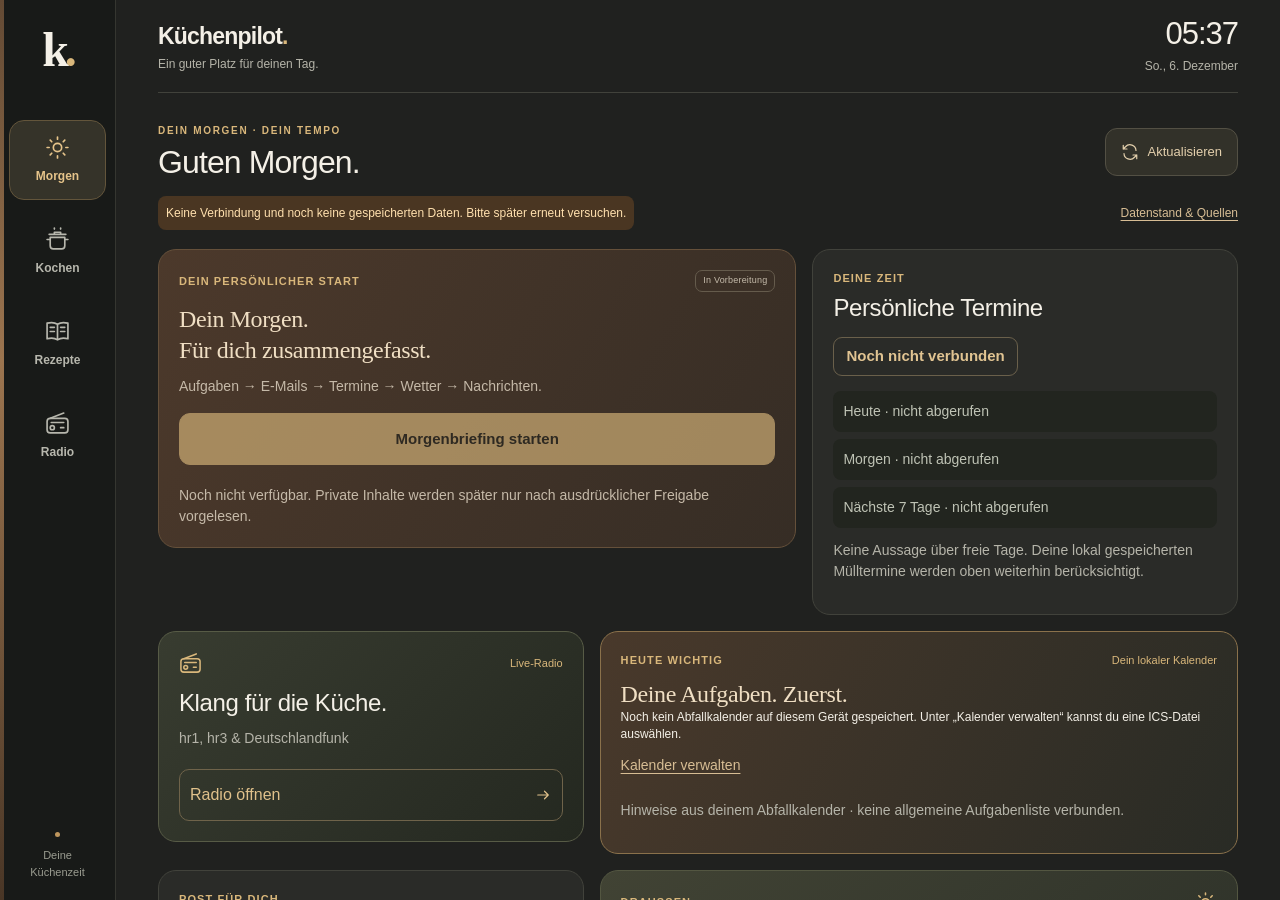
==== commit 3de17cc8: "Dynamisches zweispaltiges Morgen-Dashboard" ====
--- a/index.html
+++ b/index.html
@@ -19,7 +19,7 @@
  .topbar{height:78px;margin:0 24px}main{padding:18px 24px 12px}.view-heading{margin-bottom:0}h1{font-size:30px}.data-line{margin-bottom:8px}.tile{padding:18px}.tile-heading{margin-bottom:8px}.article{padding:9px 0}.meta{margin-bottom:4px}.news-note{display:none}.briefing,.upcoming,.radio-preview{padding:16px}.briefing h2{font-size:19px}.briefing p,.upcoming p,.radio-preview p{font-size:11px;margin-top:8px}.quiet-label{margin-top:8px}.weather-current{margin-top:12px}.weather-details{margin-bottom:12px}.forecast{padding-top:11px}.weather .status{margin-top:12px}
 }
 </style>
-<link rel="stylesheet" href="kitchen.css?v=5">
+<link rel="stylesheet" href="kitchen.css?v=6">
 </head>
 <body>
 <svg class="symbols" xmlns="http://www.w3.org/2000/svg" aria-hidden="true"><defs>
@@ -54,15 +54,14 @@
 <section class="view" id="view-morgen" aria-labelledby="greeting">
 <div class="view-heading"><div><p class="eyebrow">DEIN MORGEN · DEIN TEMPO</p><h1 id="greeting" tabindex="-1">Willkommen zuhause.</h1></div><button class="refresh" id="refresh"><svg class="icon" aria-hidden="true"><use href="#i-refresh"/></svg><span>Aktualisieren</span></button></div>
 <noscript>Bitte aktiviere JavaScript in Safari, damit Navigation, Wetter und Nachrichten funktionieren.</noscript>
-<div class="briefing-toolbar"><button class="k-button k-primary briefing-start" disabled aria-describedby="briefing-status">Morgenbriefing starten</button><p id="briefing-status">Noch nicht verfügbar. Private Inhalte werden später nur nach ausdrücklicher Freigabe vorgelesen.</p></div>
 <div class="data-line"><p id="connection" role="status" aria-live="polite">Daten werden geladen …</p><button class="text-button" id="data-info">Datenstand &amp; Quellen</button></div>
 <div class="dashboard morning-dashboard">
-<section class="tile task-hero" aria-labelledby="waste-title"><div class="tile-heading"><span class="eyebrow">01 · HEUTE WICHTIG</span><span class="k-chip">Dein lokaler Kalender</span></div><h2 id="waste-title">Deine Aufgaben. Zuerst.</h2><div id="waste-preview" aria-live="polite"></div><button class="text-button" id="calendar-open">Kalender verwalten</button><p class="k-note">Hinweise aus deinem Abfallkalender · keine allgemeine Aufgabenliste verbunden.</p></section>
-<section class="tile mail-tile" aria-labelledby="mail-title"><p class="eyebrow">02 · POST FÜR DICH</p><h2 id="mail-title">Wichtige E-Mails</h2><p class="account-state">Noch nicht verbunden</p><p class="k-note">Dein Postfach wurde nicht geprüft. Nach deiner Freigabe sollen hier wichtige neue Nachrichten und ihr Status erscheinen. Ausschließlich lesend.</p></section>
-<section class="tile appointments-tile" aria-labelledby="appointments-title"><p class="eyebrow">03 · DEINE ZEIT</p><h2 id="appointments-title">Persönliche Termine</h2><p class="account-state">Noch nicht verbunden</p><div class="appointment-periods"><span>Heute · nicht abgerufen</span><span>Morgen · nicht abgerufen</span><span>Nächste 7 Tage · nicht abgerufen</span></div><p class="k-note">Keine Aussage über freie Tage. Deine lokal gespeicherten Mülltermine werden oben weiterhin berücksichtigt.</p></section>
+<section class="tile task-hero" aria-labelledby="waste-title"><div class="tile-heading"><span class="eyebrow">HEUTE WICHTIG</span><span class="k-chip">Dein lokaler Kalender</span></div><h2 id="waste-title">Deine Aufgaben. Zuerst.</h2><div id="waste-preview" aria-live="polite"></div><button class="text-button" id="calendar-open">Kalender verwalten</button><p class="k-note">Hinweise aus deinem Abfallkalender · keine allgemeine Aufgabenliste verbunden.</p></section>
+<section class="tile mail-tile" aria-labelledby="mail-title"><p class="eyebrow">POST FÜR DICH</p><h2 id="mail-title">Wichtige E-Mails</h2><p class="account-state">Noch nicht verbunden</p><p class="k-note">Dein Postfach wurde nicht geprüft. Nach deiner Freigabe sollen hier wichtige neue Nachrichten und ihr Status erscheinen. Ausschließlich lesend.</p></section>
+<section class="tile appointments-tile" aria-labelledby="appointments-title"><p class="eyebrow">DEINE ZEIT</p><h2 id="appointments-title">Persönliche Termine</h2><p class="account-state">Noch nicht verbunden</p><div class="appointment-periods"><span>Heute · nicht abgerufen</span><span>Morgen · nicht abgerufen</span><span>Nächste 7 Tage · nicht abgerufen</span></div><p class="k-note">Keine Aussage über freie Tage. Deine lokal gespeicherten Mülltermine werden oben weiterhin berücksichtigt.</p></section>
 <section class="tile weather" aria-labelledby="weather-title"><div class="tile-heading"><span class="eyebrow">DRAUSSEN</span><svg class="icon" aria-hidden="true"><use href="#i-sun"/></svg></div><h2 id="weather-title">Groß-Zimmern</h2><div id="weather-content"><p class="temp">—°</p><p>Wetter wird geladen …</p></div><p id="weather-advice" class="morning-advice">Tageshinweis wird geladen …</p><p id="weather-status" class="status"></p></section>
 <section class="tile headlines" aria-labelledby="news-title"><div class="tile-heading"><h2 id="news-title">Kurz informiert.</h2><span class="small-label">MAX. 3 MELDUNGEN</span></div><div class="filters" aria-label="Nachrichtenquelle"><button class="filter" data-source="all" aria-pressed="true">Alle</button><button class="filter" data-source="dlf" aria-pressed="false">Deutschlandfunk</button><button class="filter" data-source="dw" aria-pressed="false">Deutsche Welle</button><button class="filter" data-source="srf" aria-pressed="false">SRF</button></div><div id="news"><p class="empty">Nachrichten werden geladen …</p></div><p class="news-note">Drei Quellen. Direkte Links zum Original.</p></section>
-<section class="tile briefing" aria-labelledby="briefing-title"><div class="tile-heading"><span class="eyebrow">DEIN PERSÖNLICHER START</span><span class="planned">In Vorbereitung</span></div><h2 id="briefing-title">Dein Morgen.<br>Für dich zusammengefasst.</h2><p>Aufgaben → E-Mails → Termine → Wetter → Nachrichten.</p><p>Private Inhalte später nur nach deiner Freigabe vorlesen.</p></section>
+<section class="tile briefing" aria-labelledby="briefing-title"><div class="tile-heading"><span class="eyebrow">DEIN PERSÖNLICHER START</span><span class="planned">In Vorbereitung</span></div><h2 id="briefing-title">Dein Morgen.<br>Für dich zusammengefasst.</h2><p>Aufgaben → E-Mails → Termine → Wetter → Nachrichten.</p><div class="briefing-action"><button class="k-button k-primary briefing-start" disabled aria-describedby="briefing-status">Morgenbriefing starten</button><p id="briefing-status">Noch nicht verfügbar. Private Inhalte werden später nur nach ausdrücklicher Freigabe vorgelesen.</p></div></section>
 <section class="tile radio-preview" aria-labelledby="radio-preview-title"><div class="tile-heading"><svg class="icon" aria-hidden="true"><use href="#i-radio"/></svg><span class="k-chip">Live-Radio</span></div><h2 id="radio-preview-title">Klang für die Küche.</h2><p id="radio-mini">hr1, hr3 &amp; Deutschlandfunk</p><a class="card-link" href="#radio">Radio öffnen <svg class="icon" aria-hidden="true"><use href="#i-arrow"/></svg></a></section>
 </div>
 </section>
@@ -90,9 +89,9 @@
 <dialog id="recipe-editor" aria-labelledby="editor-title"><form id="recipe-form"><div class="dialog-head"><h2 id="editor-title">Neues Rezept</h2><button type="button" class="close-button" id="recipe-close">Abbrechen</button></div><div id="editor-import-note" class="k-note" hidden>Importvorschau: Bitte alle Angaben prüfen. Unklare Mengen werden markiert; fehlende Angaben werden nicht erfunden.</div><label class="k-field">Originaler Videolink · optional<input id="recipe-source" type="url" maxlength="2048" placeholder="https://www.youtube.com/watch?v=…"></label><label class="k-field">Rezeptname<input id="recipe-title" maxlength="120" required></label><label class="k-field">Portionen<input id="recipe-servings" type="number" min="1" max="100" value="2" required></label><label class="k-field">Zutaten &amp; Mengen · eine Zutat pro Zeile<textarea id="recipe-ingredients" rows="5" placeholder="200 g Nudeln&#10;2 Tomaten" required></textarea></label><label class="k-field">Zubereitung · ein Schritt pro Zeile<textarea id="recipe-steps" rows="6" placeholder="Wasser zum Kochen bringen.&#10;Tomaten klein schneiden." required></textarea></label><section id="recipe-preview" class="k-preview" hidden aria-label="Rezeptvorschau"><h3>So sieht dein Rezept aus</h3><ul id="preview-warnings" class="k-note"></ul><div class="k-table-wrap"><table class="k-table"><thead><tr><th>Menge</th><th>Zutat</th></tr></thead><tbody id="preview-ingredients"></tbody></table></div><h3 class="k-muted-head">Kochschritte</h3><ol id="preview-steps" class="k-steps"></ol></section><details id="preview-leftover" hidden><summary class="k-button">Nicht eindeutig zugeordnet – bitte prüfen</summary><pre id="preview-leftover-text" class="k-raw"></pre></details><div class="k-actions"><button class="k-button" type="button" id="editor-back" hidden>Zurück zum Import</button></div><p class="k-message" id="editor-message" role="status"></p><button type="submit" class="k-button k-primary">Rezept speichern</button></form></dialog>
 <dialog id="calendar-dialog" aria-labelledby="calendar-title"><div class="dialog-head"><h2 id="calendar-title">Dein Abfallkalender</h2><button class="close-button" id="calendar-close">Schließen</button></div><p class="k-note">Wähle die ICS-Datei deiner Müllabholung aus „Dateien“ auf dem iPad. Sie wird nur hier gelesen und nicht hochgeladen. Ein neuer Import ersetzt den bisherigen Abfallkalender.</p><label class="k-import">ICS-Datei importieren<input id="calendar-file" type="file" accept=".ics,text/calendar"></label><p class="k-message" id="calendar-message" role="status"></p><p class="k-note" id="calendar-info"></p><p class="k-note">Angezeigt wird der Kalendertag des Termins, keine Uhrzeit. Alle enthaltenen Termine werden übernommen. Wiederholungen werden für die nächsten zwei Jahre berechnet; Änderungen des Anbieters erfordern einen erneuten Import.</p><ul class="k-list" id="calendar-events"></ul><button class="k-button k-danger" id="calendar-delete" hidden>Kalender entfernen</button></dialog>
 <dialog id="data-dialog" aria-labelledby="data-title"><div class="dialog-head"><h2 id="data-title">Datenstand &amp; Quellen</h2><button id="close-data" class="close-button" aria-label="Datenstand schließen">Schließen</button></div><p id="generated">Noch kein Datenstand geladen.</p><div id="sources" class="source-status"></div><p id="weather-detail" class="detail-text"></p><p class="detail-text">Wetter: <a href="https://open-meteo.com/" target="_blank" rel="noopener noreferrer">Open-Meteo · CC BY 4.0</a>. Modellbasierte Werte, keine Messung am Haus.</p><p class="detail-text">Nachrichten sind Schlagzeilen mit Links zum Original, noch keine KI-Zusammenfassung.</p><details><summary>Wie aktuell sind die Daten?</summary><p>Neue Daten werden ungefähr alle 30 Minuten bereitgestellt. „Aktualisieren“ lädt den zuletzt veröffentlichten Stand. Bei Ausfällen bleiben die letzten Werte mit ihrem ursprünglichen Zeitstempel sichtbar. Nach zwei Stunden erscheint eine Warnung.</p><p>GitHub kann geplante Abrufe verzögern oder nach 60 Tagen ohne Repository-Aktivität deaktivieren.</p><a href="https://github.com/baumartens/kuechenpilot/actions" target="_blank" rel="noopener noreferrer">Abrufe auf GitHub ansehen</a></details></dialog>
-<script src="recipe-import.js?v=5"></script>
-<script src="platform-import.js?v=5"></script>
-<script src="kitchen-core.js?v=5"></script>
+<script src="recipe-import.js?v=6"></script>
+<script src="platform-import.js?v=6"></script>
+<script src="kitchen-core.js?v=6"></script>
 <script>
 (function(){
 'use strict';
@@ -160,6 +159,6 @@
 tick();load();setInterval(tick,30000);setInterval(function(){if(!document.hidden&&currentView==='morgen')render();},60000);setInterval(function(){if(!document.hidden)load();},300000);
 })();
 </script>
-<script src="kitchen.js?v=5"></script>
+<script src="kitchen.js?v=6"></script>
 </body>
 </html>
--- a/kitchen.css
+++ b/kitchen.css
@@ -10,3 +10,6 @@
 .morning-dashboard{grid-template-columns:1fr 1fr}.morning-dashboard>.tile{grid-column:1 / -1;grid-row:auto}.morning-dashboard .task-hero{background:linear-gradient(115deg,#49392b,#292b25);border-color:#8a714b}.task-hero h2{font:30px/1.2 Georgia,serif;color:#f0dfc4}.waste-event{padding:18px 0;border-bottom:1px solid #685742}.waste-event:last-child{border-bottom:0}.waste-callout{font-size:25px;color:#e9ce9b;font-weight:650}.waste-event.urgent .waste-callout{font-size:30px}.waste-bins{display:flex;flex-wrap:wrap;gap:20px;margin:14px 0}.waste-bin{display:flex;align-items:center;gap:14px;min-width:180px}.bin-symbol{width:70px;height:80px;stroke:#e3d9c4;fill:#43473e;stroke-width:1.5;stroke-linecap:round;stroke-linejoin:round}.rest .bin-symbol{fill:#101111;stroke:#c7c7c0}.paper .bin-symbol{fill:#2467ab;stroke:#8fc5ff}.bio .bin-symbol{fill:#795133;stroke:#dcb38b}.yellow .bin-symbol{fill:#e1b938;stroke:#fff0a6}.waste-date{color:#ccc4b6;font-size:14px}.account-state{display:inline-block;margin:14px 0 10px;padding:7px 12px;border:1px solid #6a604b;border-radius:9px;color:#e1c492;font-weight:600}.appointment-periods{display:flex;flex-wrap:wrap;gap:12px;margin:5px 0 12px}.appointment-periods span{padding:10px;background:#22251f;border-radius:8px;color:#bfc3b5}.morning-dashboard .weather{background:linear-gradient(140deg,#414334,#2c3028)}.morning-dashboard .weather-current{justify-content:flex-start;gap:30px}.morning-advice{padding:14px;border-left:3px solid var(--gold);background:#22261e;border-radius:6px;font-size:15px;margin-top:15px}.morning-dashboard .briefing{grid-column:1}.morning-dashboard .radio-preview{grid-column:2}.briefing-start{margin-top:18px;min-height:52px}.briefing-start:disabled{cursor:not-allowed;opacity:.65}.morning-dashboard .briefing p{font-size:13px}.task-hero .text-button{font-size:14px}.morning-dashboard h2{margin-top:5px}@media(max-width:600px){.morning-dashboard{grid-template-columns:1fr}.morning-dashboard .briefing,.morning-dashboard .radio-preview{grid-column:1}.waste-event.urgent .waste-callout{font-size:25px}.task-hero h2{font-size:26px}}
 
 .briefing-toolbar{display:flex;align-items:center;gap:16px;margin:12px 0}.briefing-toolbar .briefing-start{margin:0;flex-shrink:0}.briefing-toolbar p{font-size:12px;color:var(--muted);max-width:440px}@media(max-width:600px){.briefing-toolbar{align-items:flex-start;flex-direction:column;gap:7px}}
+
+/* Stable two-column tablet dashboard, selected once on page load. */
+.morning-dashboard{display:flex;flex-direction:column;gap:16px}.morning-row{display:grid;grid-template-columns:minmax(0,3fr) minmax(0,2fr);gap:16px;align-items:start}.morning-row-1{grid-template-columns:minmax(0,2fr) minmax(0,3fr)}.morning-row-2{grid-template-columns:minmax(0,2fr) minmax(0,3fr)}.morning-row-3{grid-template-columns:minmax(0,1fr)}.morning-row>.tile{grid-column:auto!important;grid-row:auto!important;padding:20px;overflow-wrap:anywhere}.morning-row h2,.morning-row .task-hero h2{font-size:24px}.morning-row .eyebrow{letter-spacing:1.1px;font-size:11px}.morning-row .k-note,.morning-row .briefing p,.morning-row .radio-preview p{font-size:14px;line-height:1.5}.morning-row .waste-callout,.morning-row .waste-event.urgent .waste-callout{font-size:23px}.morning-row .waste-event{padding:12px 0}.morning-row .waste-bins{gap:12px;margin:10px 0}.morning-row .waste-bin{min-width:0;gap:10px;flex:1 1 130px}.morning-row .bin-symbol{width:48px;height:58px;flex-shrink:0}.morning-row .waste-date{font-size:13px}.morning-row .appointment-periods{display:grid;gap:7px}.morning-row .appointment-periods span{font-size:14px}.morning-row .account-state{font-size:15px}.morning-row .briefing-action{margin-top:16px}.morning-row .briefing-start{width:100%;font-size:15px;margin:0 0 10px}.morning-row .radio-preview{background:linear-gradient(135deg,#383c30,#242820);border-color:#575b46}.morning-row .card-link{font-size:16px;min-height:52px;border:1px solid #6f634a;border-radius:10px;padding:10px;margin-top:20px}.morning-row .tile-heading{flex-wrap:wrap}.morning-row .weather-current{gap:15px}.morning-row .temp{font-size:54px}.morning-row .weather-symbol{width:48px;height:48px}.morning-row .weather-details{font-size:13px}.morning-row .forecast-day span,.morning-row .forecast-day small{font-size:12px}.morning-row .forecast-day strong{font-size:14px}.morning-row .article a{font-size:16px}.morning-row .filter{font-size:13px}.morning-row .meta{font-size:12px}.morning-row .news-note{display:block;font-size:12px}@media(max-width:900px){.morning-row{gap:12px}.morning-row>.tile{padding:16px}.morning-row h2,.morning-row .task-hero h2{font-size:22px}.morning-row .waste-callout,.morning-row .waste-event.urgent .waste-callout{font-size:21px}.morning-row .planned,.morning-row .k-chip{white-space:normal}}@media(max-width:540px){.morning-row{grid-template-columns:minmax(0,1fr)}.morning-row>.tile{padding:18px}}
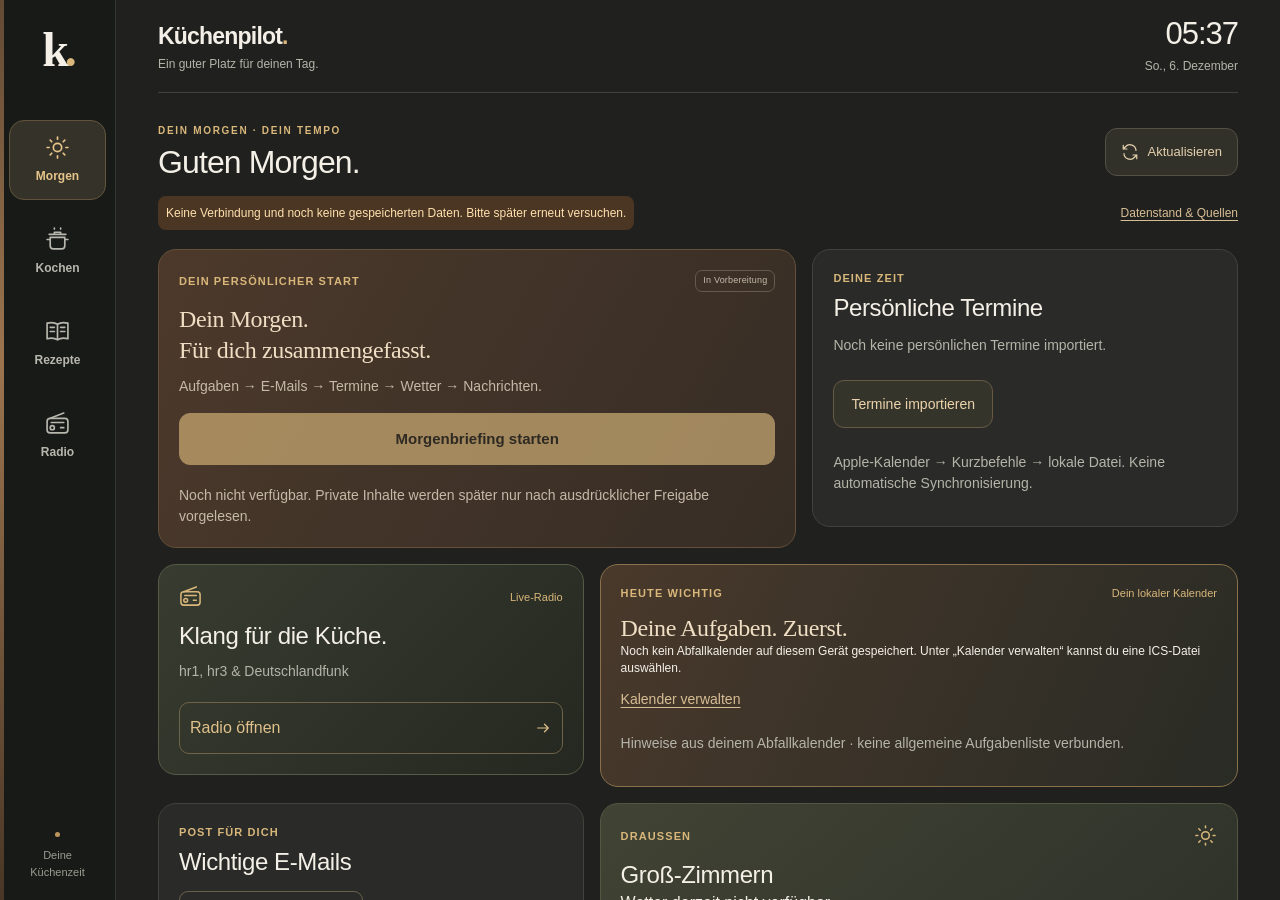
==== commit 49eea508: "Apple-Kalender: lokaler Terminimport und Kurzbefehl-Anleitung" ====
--- a/index.html
+++ b/index.html
@@ -19,7 +19,7 @@
  .topbar{height:78px;margin:0 24px}main{padding:18px 24px 12px}.view-heading{margin-bottom:0}h1{font-size:30px}.data-line{margin-bottom:8px}.tile{padding:18px}.tile-heading{margin-bottom:8px}.article{padding:9px 0}.meta{margin-bottom:4px}.news-note{display:none}.briefing,.upcoming,.radio-preview{padding:16px}.briefing h2{font-size:19px}.briefing p,.upcoming p,.radio-preview p{font-size:11px;margin-top:8px}.quiet-label{margin-top:8px}.weather-current{margin-top:12px}.weather-details{margin-bottom:12px}.forecast{padding-top:11px}.weather .status{margin-top:12px}
 }
 </style>
-<link rel="stylesheet" href="kitchen.css?v=6">
+<link rel="stylesheet" href="kitchen.css?v=7">
 </head>
 <body>
 <svg class="symbols" xmlns="http://www.w3.org/2000/svg" aria-hidden="true"><defs>
@@ -58,7 +58,7 @@
 <div class="dashboard morning-dashboard">
 <section class="tile task-hero" aria-labelledby="waste-title"><div class="tile-heading"><span class="eyebrow">HEUTE WICHTIG</span><span class="k-chip">Dein lokaler Kalender</span></div><h2 id="waste-title">Deine Aufgaben. Zuerst.</h2><div id="waste-preview" aria-live="polite"></div><button class="text-button" id="calendar-open">Kalender verwalten</button><p class="k-note">Hinweise aus deinem Abfallkalender · keine allgemeine Aufgabenliste verbunden.</p></section>
 <section class="tile mail-tile" aria-labelledby="mail-title"><p class="eyebrow">POST FÜR DICH</p><h2 id="mail-title">Wichtige E-Mails</h2><p class="account-state">Noch nicht verbunden</p><p class="k-note">Dein Postfach wurde nicht geprüft. Nach deiner Freigabe sollen hier wichtige neue Nachrichten und ihr Status erscheinen. Ausschließlich lesend.</p></section>
-<section class="tile appointments-tile" aria-labelledby="appointments-title"><p class="eyebrow">DEINE ZEIT</p><h2 id="appointments-title">Persönliche Termine</h2><p class="account-state">Noch nicht verbunden</p><div class="appointment-periods"><span>Heute · nicht abgerufen</span><span>Morgen · nicht abgerufen</span><span>Nächste 7 Tage · nicht abgerufen</span></div><p class="k-note">Keine Aussage über freie Tage. Deine lokal gespeicherten Mülltermine werden oben weiterhin berücksichtigt.</p></section>
+<section class="tile appointments-tile" aria-labelledby="appointments-title"><p class="eyebrow">DEINE ZEIT</p><h2 id="appointments-title">Persönliche Termine</h2><p id="personal-status" class="k-note" role="status"></p><button class="k-button" id="personal-open">Termine importieren</button><p class="k-note">Apple-Kalender → Kurzbefehle → lokale Datei. Keine automatische Synchronisierung.</p><div id="personal-next"></div><div id="personal-tabs" class="filters" aria-label="Terminzeitraum" hidden><button class="filter" data-personal-period="today" aria-pressed="true">Heute</button><button class="filter" data-personal-period="tomorrow" aria-pressed="false">Morgen</button><button class="filter" data-personal-period="week" aria-pressed="false">Nächste 7 Tage</button></div><div id="personal-events"></div></section>
 <section class="tile weather" aria-labelledby="weather-title"><div class="tile-heading"><span class="eyebrow">DRAUSSEN</span><svg class="icon" aria-hidden="true"><use href="#i-sun"/></svg></div><h2 id="weather-title">Groß-Zimmern</h2><div id="weather-content"><p class="temp">—°</p><p>Wetter wird geladen …</p></div><p id="weather-advice" class="morning-advice">Tageshinweis wird geladen …</p><p id="weather-status" class="status"></p></section>
 <section class="tile headlines" aria-labelledby="news-title"><div class="tile-heading"><h2 id="news-title">Kurz informiert.</h2><span class="small-label">MAX. 3 MELDUNGEN</span></div><div class="filters" aria-label="Nachrichtenquelle"><button class="filter" data-source="all" aria-pressed="true">Alle</button><button class="filter" data-source="dlf" aria-pressed="false">Deutschlandfunk</button><button class="filter" data-source="dw" aria-pressed="false">Deutsche Welle</button><button class="filter" data-source="srf" aria-pressed="false">SRF</button></div><div id="news"><p class="empty">Nachrichten werden geladen …</p></div><p class="news-note">Drei Quellen. Direkte Links zum Original.</p></section>
 <section class="tile briefing" aria-labelledby="briefing-title"><div class="tile-heading"><span class="eyebrow">DEIN PERSÖNLICHER START</span><span class="planned">In Vorbereitung</span></div><h2 id="briefing-title">Dein Morgen.<br>Für dich zusammengefasst.</h2><p>Aufgaben → E-Mails → Termine → Wetter → Nachrichten.</p><div class="briefing-action"><button class="k-button k-primary briefing-start" disabled aria-describedby="briefing-status">Morgenbriefing starten</button><p id="briefing-status">Noch nicht verfügbar. Private Inhalte werden später nur nach ausdrücklicher Freigabe vorgelesen.</p></div></section>
@@ -87,11 +87,12 @@
 <dialog id="duplicate-dialog" aria-labelledby="duplicate-title"><h2 id="duplicate-title">Videolink schon vorhanden</h2><p class="k-note" id="duplicate-message"></p><div class="k-actions"><button class="k-button" id="duplicate-no">Abbrechen</button><button class="k-button k-primary" id="duplicate-yes">Zusätzlich speichern</button></div></dialog>
 <dialog id="recipe-importer" aria-labelledby="import-title"><div class="dialog-head"><h2 id="import-title">Ein neues Lieblingsrezept.</h2><button class="close-button" id="import-close">Schließen</button></div><p class="k-note">Link versuchen oder direkt den Rezepttext einfügen. Die Erkennung nutzt Textregeln auf diesem Gerät und ergänzt keine erfundenen Zutaten oder Schritte.</p><label class="k-field">YouTube- oder Instagram-Link · optional<input id="import-link" type="url" maxlength="2048" placeholder="https://…"></label><div class="k-actions"><button class="k-button" id="import-fetch">Link abrufen</button><a id="import-original" class="k-button" target="_blank" rel="noopener noreferrer" hidden>Video öffnen ↗</a></div><p class="k-note">Beim Abrufen wird nur der bereinigte Videolink an die jeweilige Plattform gesendet. YouTube kann einen Titel liefern; Beschreibungen sind im Browser oft gesperrt. Es wird kein Video eingebettet.</p><p class="k-message" id="import-fetch-status" role="status"></p><label class="k-field">Rezeptname · optional<input id="import-name" maxlength="120" placeholder="Wird nach Möglichkeit aus dem Text erkannt"></label><label class="k-field">Rezeptbeschreibung<textarea id="import-text" rows="10" maxlength="30000" placeholder="Den Text mit Zutaten, Mengen und Zubereitung hier einfügen. Am besten genau ein Rezept pro Import."></textarea></label><button class="k-button k-primary" id="import-parse">Text auswerten &amp; prüfen</button><p class="k-message" id="import-message" role="status"></p><details id="import-leftover" hidden><summary class="k-button">Nicht eindeutig zugeordneter Text</summary><pre id="import-leftover-text" class="k-raw"></pre></details></dialog>
 <dialog id="recipe-editor" aria-labelledby="editor-title"><form id="recipe-form"><div class="dialog-head"><h2 id="editor-title">Neues Rezept</h2><button type="button" class="close-button" id="recipe-close">Abbrechen</button></div><div id="editor-import-note" class="k-note" hidden>Importvorschau: Bitte alle Angaben prüfen. Unklare Mengen werden markiert; fehlende Angaben werden nicht erfunden.</div><label class="k-field">Originaler Videolink · optional<input id="recipe-source" type="url" maxlength="2048" placeholder="https://www.youtube.com/watch?v=…"></label><label class="k-field">Rezeptname<input id="recipe-title" maxlength="120" required></label><label class="k-field">Portionen<input id="recipe-servings" type="number" min="1" max="100" value="2" required></label><label class="k-field">Zutaten &amp; Mengen · eine Zutat pro Zeile<textarea id="recipe-ingredients" rows="5" placeholder="200 g Nudeln&#10;2 Tomaten" required></textarea></label><label class="k-field">Zubereitung · ein Schritt pro Zeile<textarea id="recipe-steps" rows="6" placeholder="Wasser zum Kochen bringen.&#10;Tomaten klein schneiden." required></textarea></label><section id="recipe-preview" class="k-preview" hidden aria-label="Rezeptvorschau"><h3>So sieht dein Rezept aus</h3><ul id="preview-warnings" class="k-note"></ul><div class="k-table-wrap"><table class="k-table"><thead><tr><th>Menge</th><th>Zutat</th></tr></thead><tbody id="preview-ingredients"></tbody></table></div><h3 class="k-muted-head">Kochschritte</h3><ol id="preview-steps" class="k-steps"></ol></section><details id="preview-leftover" hidden><summary class="k-button">Nicht eindeutig zugeordnet – bitte prüfen</summary><pre id="preview-leftover-text" class="k-raw"></pre></details><div class="k-actions"><button class="k-button" type="button" id="editor-back" hidden>Zurück zum Import</button></div><p class="k-message" id="editor-message" role="status"></p><button type="submit" class="k-button k-primary">Rezept speichern</button></form></dialog>
+<dialog id="personal-dialog" aria-labelledby="personal-dialog-title"><div class="dialog-head"><h2 id="personal-dialog-title">Apple-Termine übernehmen</h2><button class="close-button" id="personal-close">Schließen</button></div><p class="k-note">Wähle die JSON-Datei aus deinem Küchenpilot-Kurzbefehl. Sie wird nur auf diesem Gerät gelesen und gespeichert. Kein Upload. Ein Import ersetzt nur die persönlichen Termine; der Müllkalender bleibt separat.</p><p><a class="card-link" href="APPLE_KALENDER.html" target="_blank" rel="noopener">Kurzbefehl-Anleitung öffnen ↗</a></p><label class="k-import">Termindatei auswählen<input id="personal-file" type="file" accept=".json,application/json,text/plain"></label><p id="personal-message" class="k-message" role="status"></p><button id="personal-apply" class="k-button k-primary" disabled>Import übernehmen</button><button id="personal-remove" class="k-button k-danger" hidden>Persönliche Termine entfernen</button><p class="k-note">Änderungen im Apple-Kalender erscheinen erst nach erneutem Export und Import. Private Termine sind in diesem Browser sichtbar. Safari-Websitedaten löschen entfernt auch diesen Import.</p></dialog>
 <dialog id="calendar-dialog" aria-labelledby="calendar-title"><div class="dialog-head"><h2 id="calendar-title">Dein Abfallkalender</h2><button class="close-button" id="calendar-close">Schließen</button></div><p class="k-note">Wähle die ICS-Datei deiner Müllabholung aus „Dateien“ auf dem iPad. Sie wird nur hier gelesen und nicht hochgeladen. Ein neuer Import ersetzt den bisherigen Abfallkalender.</p><label class="k-import">ICS-Datei importieren<input id="calendar-file" type="file" accept=".ics,text/calendar"></label><p class="k-message" id="calendar-message" role="status"></p><p class="k-note" id="calendar-info"></p><p class="k-note">Angezeigt wird der Kalendertag des Termins, keine Uhrzeit. Alle enthaltenen Termine werden übernommen. Wiederholungen werden für die nächsten zwei Jahre berechnet; Änderungen des Anbieters erfordern einen erneuten Import.</p><ul class="k-list" id="calendar-events"></ul><button class="k-button k-danger" id="calendar-delete" hidden>Kalender entfernen</button></dialog>
 <dialog id="data-dialog" aria-labelledby="data-title"><div class="dialog-head"><h2 id="data-title">Datenstand &amp; Quellen</h2><button id="close-data" class="close-button" aria-label="Datenstand schließen">Schließen</button></div><p id="generated">Noch kein Datenstand geladen.</p><div id="sources" class="source-status"></div><p id="weather-detail" class="detail-text"></p><p class="detail-text">Wetter: <a href="https://open-meteo.com/" target="_blank" rel="noopener noreferrer">Open-Meteo · CC BY 4.0</a>. Modellbasierte Werte, keine Messung am Haus.</p><p class="detail-text">Nachrichten sind Schlagzeilen mit Links zum Original, noch keine KI-Zusammenfassung.</p><details><summary>Wie aktuell sind die Daten?</summary><p>Neue Daten werden ungefähr alle 30 Minuten bereitgestellt. „Aktualisieren“ lädt den zuletzt veröffentlichten Stand. Bei Ausfällen bleiben die letzten Werte mit ihrem ursprünglichen Zeitstempel sichtbar. Nach zwei Stunden erscheint eine Warnung.</p><p>GitHub kann geplante Abrufe verzögern oder nach 60 Tagen ohne Repository-Aktivität deaktivieren.</p><a href="https://github.com/baumartens/kuechenpilot/actions" target="_blank" rel="noopener noreferrer">Abrufe auf GitHub ansehen</a></details></dialog>
-<script src="recipe-import.js?v=6"></script>
-<script src="platform-import.js?v=6"></script>
-<script src="kitchen-core.js?v=6"></script>
+<script src="recipe-import.js?v=7"></script>
+<script src="platform-import.js?v=7"></script>
+<script src="kitchen-core.js?v=7"></script>
 <script>
 (function(){
 'use strict';
@@ -159,6 +160,8 @@
 tick();load();setInterval(tick,30000);setInterval(function(){if(!document.hidden&&currentView==='morgen')render();},60000);setInterval(function(){if(!document.hidden)load();},300000);
 })();
 </script>
-<script src="kitchen.js?v=6"></script>
+<script src="kitchen.js?v=7"></script>
+<script src="appointments.js?v=7"></script>
+<script src="appointments-ui.js?v=7"></script>
 </body>
 </html>
--- a/kitchen.css
+++ b/kitchen.css
@@ -13,3 +13,5 @@
 
 /* Stable two-column tablet dashboard, selected once on page load. */
 .morning-dashboard{display:flex;flex-direction:column;gap:16px}.morning-row{display:grid;grid-template-columns:minmax(0,3fr) minmax(0,2fr);gap:16px;align-items:start}.morning-row-1{grid-template-columns:minmax(0,2fr) minmax(0,3fr)}.morning-row-2{grid-template-columns:minmax(0,2fr) minmax(0,3fr)}.morning-row-3{grid-template-columns:minmax(0,1fr)}.morning-row>.tile{grid-column:auto!important;grid-row:auto!important;padding:20px;overflow-wrap:anywhere}.morning-row h2,.morning-row .task-hero h2{font-size:24px}.morning-row .eyebrow{letter-spacing:1.1px;font-size:11px}.morning-row .k-note,.morning-row .briefing p,.morning-row .radio-preview p{font-size:14px;line-height:1.5}.morning-row .waste-callout,.morning-row .waste-event.urgent .waste-callout{font-size:23px}.morning-row .waste-event{padding:12px 0}.morning-row .waste-bins{gap:12px;margin:10px 0}.morning-row .waste-bin{min-width:0;gap:10px;flex:1 1 130px}.morning-row .bin-symbol{width:48px;height:58px;flex-shrink:0}.morning-row .waste-date{font-size:13px}.morning-row .appointment-periods{display:grid;gap:7px}.morning-row .appointment-periods span{font-size:14px}.morning-row .account-state{font-size:15px}.morning-row .briefing-action{margin-top:16px}.morning-row .briefing-start{width:100%;font-size:15px;margin:0 0 10px}.morning-row .radio-preview{background:linear-gradient(135deg,#383c30,#242820);border-color:#575b46}.morning-row .card-link{font-size:16px;min-height:52px;border:1px solid #6f634a;border-radius:10px;padding:10px;margin-top:20px}.morning-row .tile-heading{flex-wrap:wrap}.morning-row .weather-current{gap:15px}.morning-row .temp{font-size:54px}.morning-row .weather-symbol{width:48px;height:48px}.morning-row .weather-details{font-size:13px}.morning-row .forecast-day span,.morning-row .forecast-day small{font-size:12px}.morning-row .forecast-day strong{font-size:14px}.morning-row .article a{font-size:16px}.morning-row .filter{font-size:13px}.morning-row .meta{font-size:12px}.morning-row .news-note{display:block;font-size:12px}@media(max-width:900px){.morning-row{gap:12px}.morning-row>.tile{padding:16px}.morning-row h2,.morning-row .task-hero h2{font-size:22px}.morning-row .waste-callout,.morning-row .waste-event.urgent .waste-callout{font-size:21px}.morning-row .planned,.morning-row .k-chip{white-space:normal}}@media(max-width:540px){.morning-row{grid-template-columns:minmax(0,1fr)}.morning-row>.tile{padding:18px}}
+
+.personal-event{padding:12px 0;border-bottom:1px solid var(--line);font-size:14px;overflow-wrap:anywhere}.personal-event h3{font-size:17px;font-weight:600;margin:5px 0}.personal-event p{margin:6px 0}.personal-next{border:1px solid #8f7852;background:#363125;border-radius:12px;padding:12px;margin:14px 0}.personal-label{color:var(--gold);font-size:13px}.personal-time{color:#ded2bb}.personal-notes{white-space:pre-wrap}.personal-event summary{min-height:44px;padding:10px 0;color:var(--gold);cursor:pointer}#personal-tabs{margin-top:16px}#personal-open{margin:12px 0}#personal-events{max-height:420px;overflow:auto;-webkit-overflow-scrolling:touch}#personal-status{margin-top:12px}
